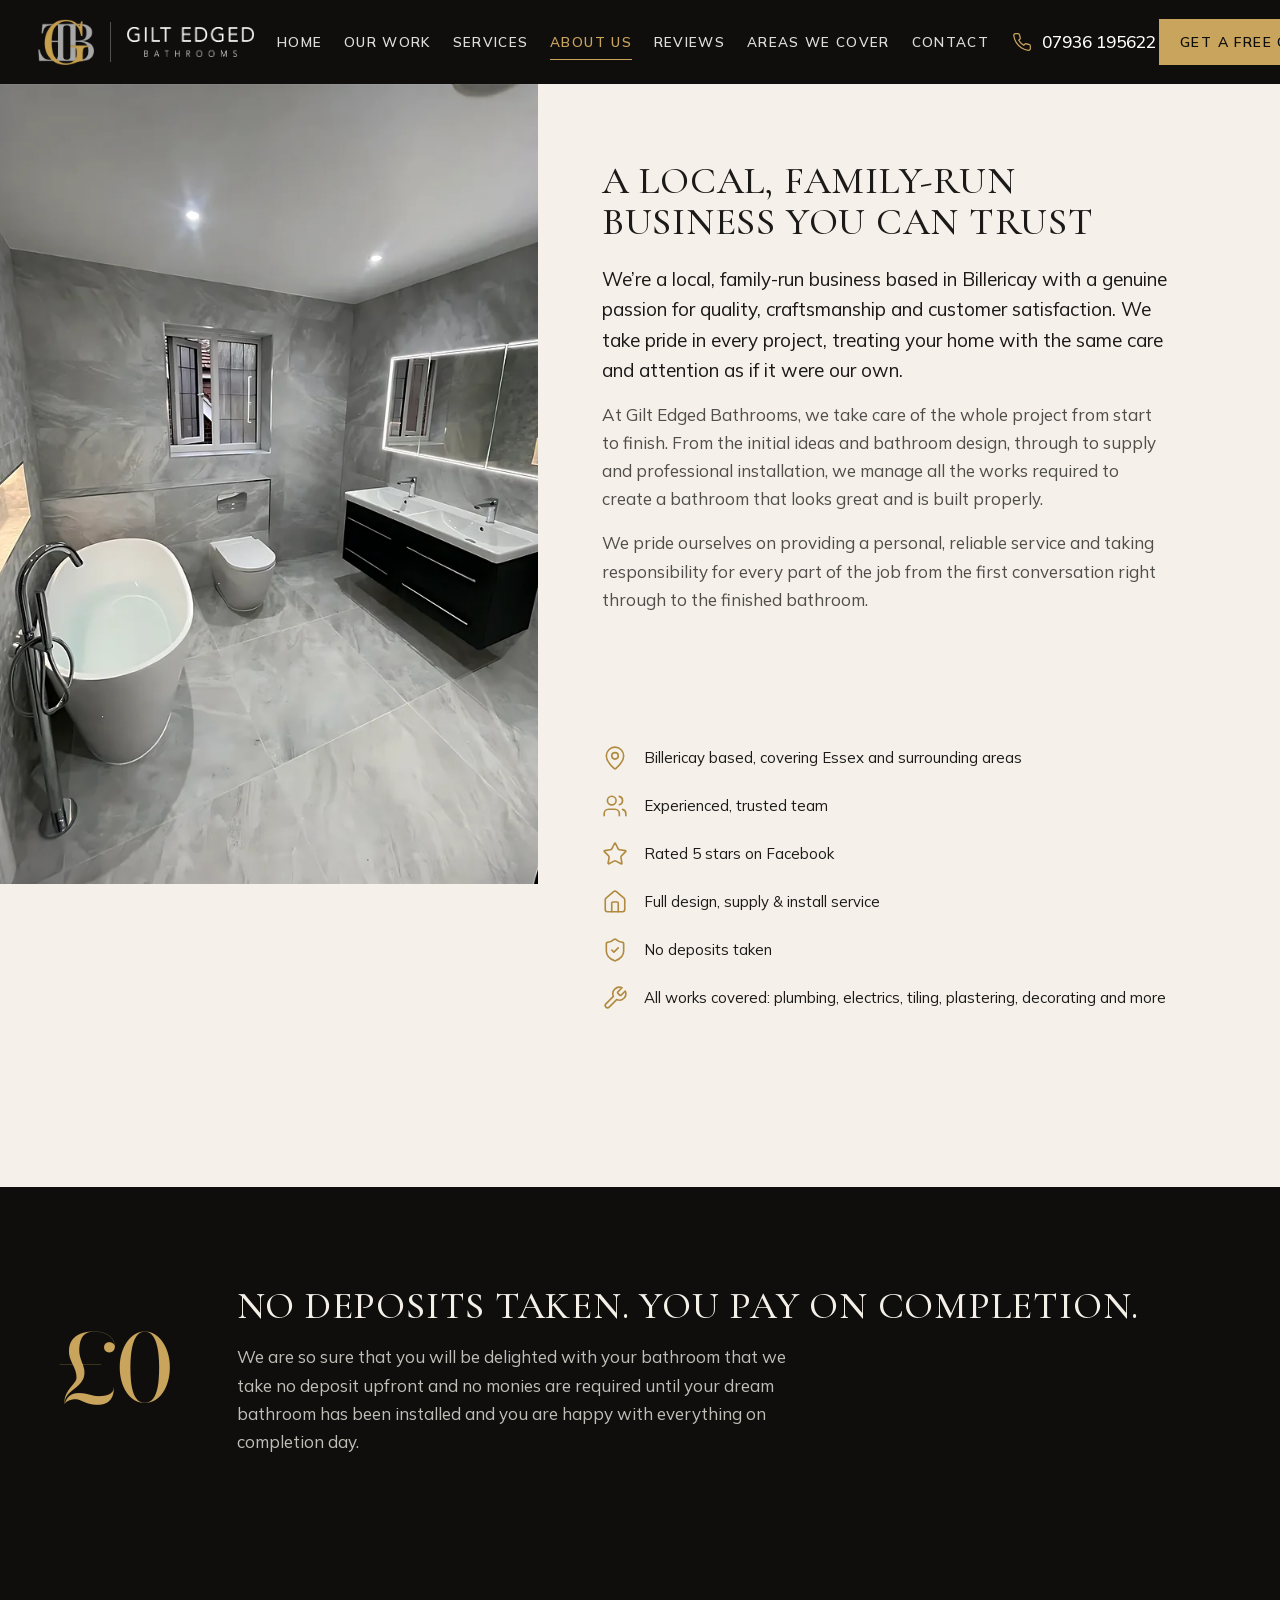
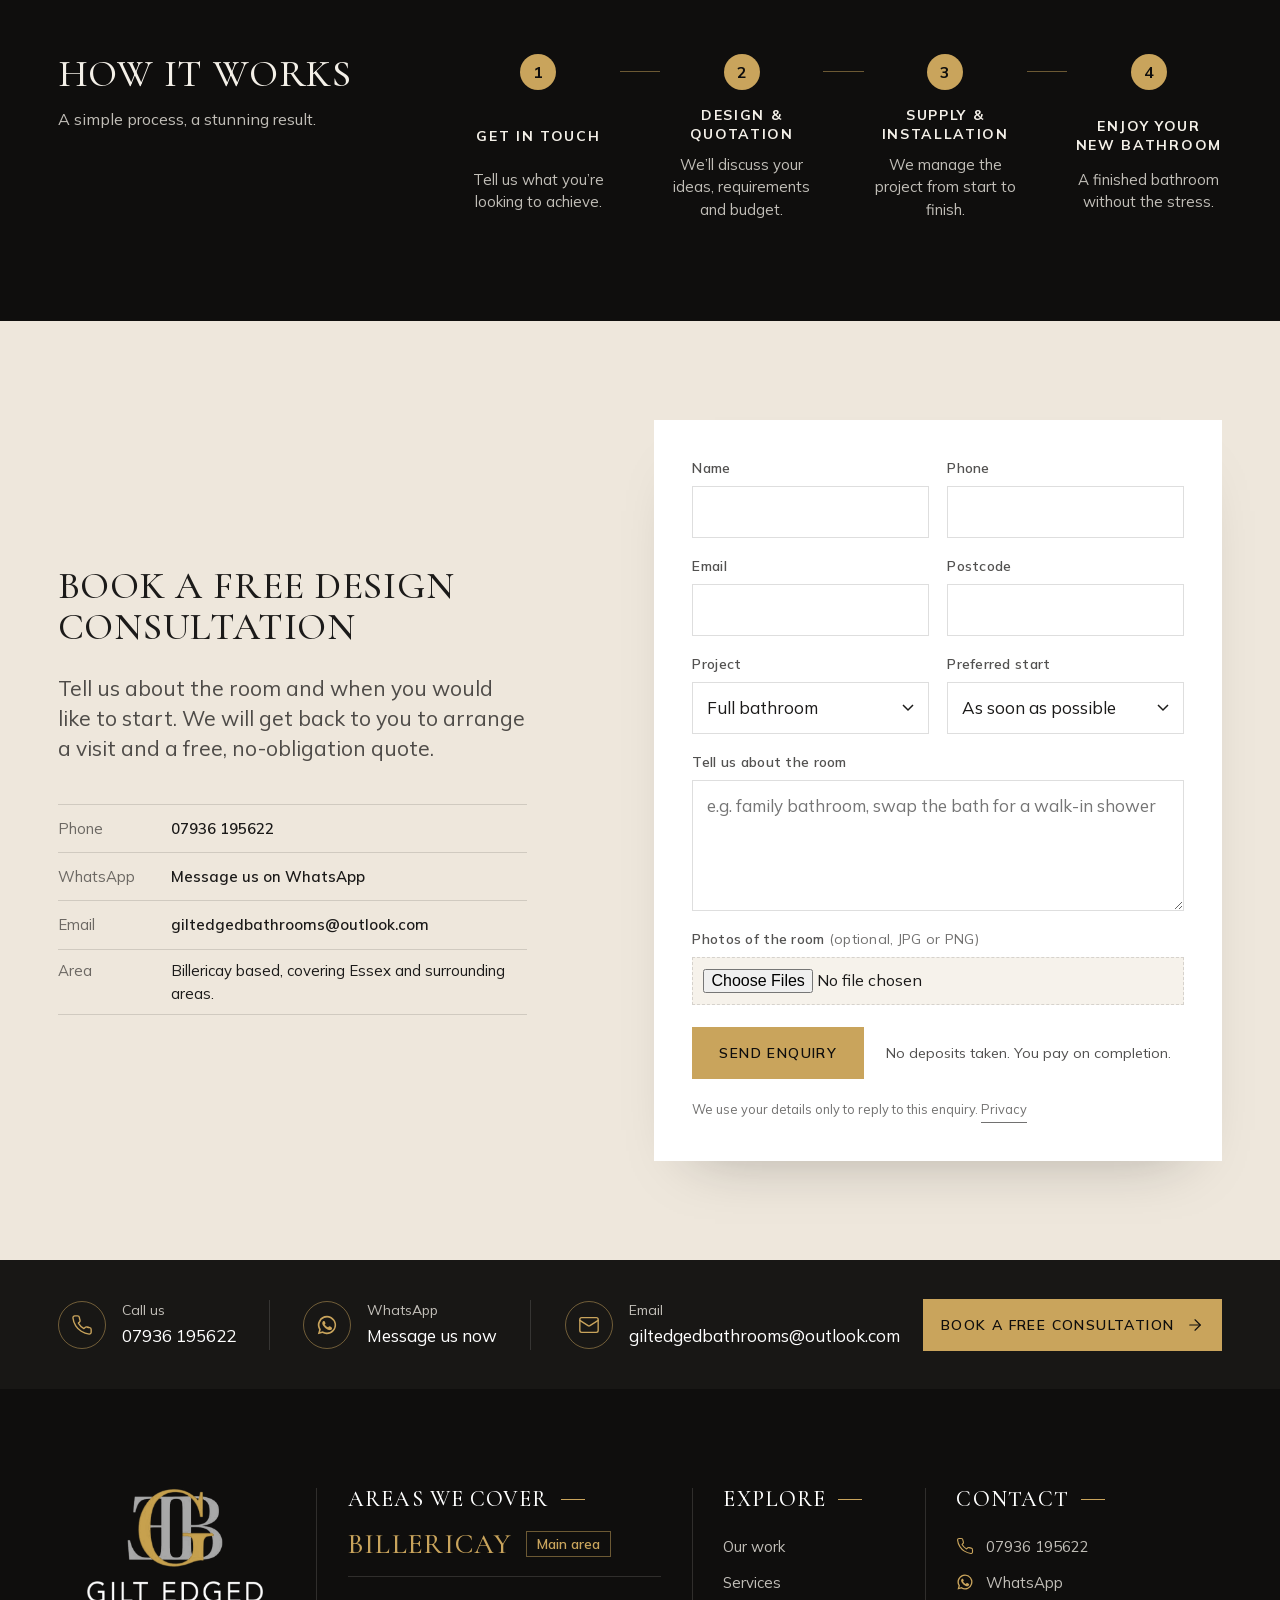
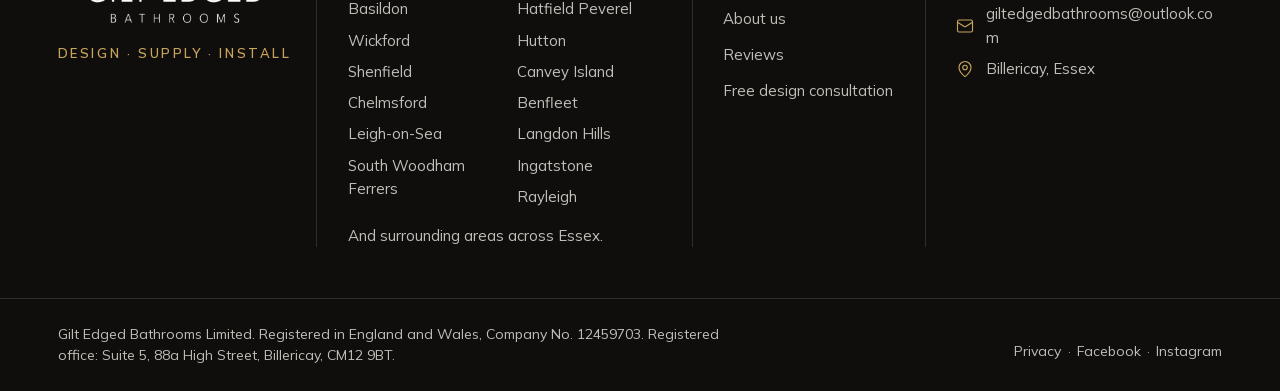
==== about/index.html @ 207cc586 "Homepage rebuilt to the client mockup, Billericay as main area Split hero with the Canvey Island bat" ====
<!doctype html>
<html lang="en-GB">
<head>
<meta charset="utf-8">
<meta name="viewport" content="width=device-width, initial-scale=1, viewport-fit=cover">
<title>About us | Gilt Edged Bathrooms, Billericay</title>
<meta name="description" content="Gilt Edged Bathrooms is a local, family-run bathroom company based in Billericay, covering Essex. Design, supply and installation, no deposits taken.">
<link rel="canonical" href="https://giltedged-bathrooms.vercel.app/about/">
<meta name="theme-color" content="#151412">
<meta property="og:type" content="website">
<meta property="og:title" content="About us | Gilt Edged Bathrooms, Billericay">
<meta property="og:description" content="Gilt Edged Bathrooms is a local, family-run bathroom company based in Billericay, covering Essex. Design, supply and installation, no deposits taken.">
<meta property="og:url" content="https://giltedged-bathrooms.vercel.app/about/">
<meta property="og:image" content="https://giltedged-bathrooms.vercel.app/og.jpg">
<meta property="og:locale" content="en_GB">
<meta name="twitter:card" content="summary_large_image">
<link rel="icon" href="/favicon.png" sizes="32x32">
<link rel="apple-touch-icon" href="/apple-touch-icon.png">
<link rel="preload" href="/fonts/mulish-latin.woff2" as="font" type="font/woff2" crossorigin>

<script>(function(d){d.classList.add('js');d.classList.add('no-intro')})(document.documentElement)</script>
<link rel="stylesheet" href="/css/site.css">
<script src="/js/lenis.min.js" defer></script>
<script src="/js/site.js" defer></script>
</head>
<body class="page">
<a class="skip" href="#main">Skip to content</a>
<header class="nav is-solid" data-nav data-module="nav-split">
  <div class="nav__in">
    <a class="nav__logo" href="/" aria-label="Gilt Edged Bathrooms, home">
      <img class="nav__mark" src="/img/mark-light.png" width="290" height="240" alt="Gilt Edged Bathrooms">
      <span class="nav__div" aria-hidden="true"></span>
      <img class="nav__word" src="/img/word-light.png" width="537" height="127" alt="Gilt Edged Bathrooms" aria-hidden="true">
    </a>
    <nav class="nav__links" aria-label="Main"><ul><li><a class="nav__a" href="/">Home</a></li><li><a class="nav__a" href="/#work">Our work</a></li><li><a class="nav__a" href="/#services">Services</a></li><li><a class="nav__a is-on" href="/#about" aria-current="page">About us</a></li><li><a class="nav__a" href="/#reviews">Reviews</a></li><li><a class="nav__a" href="/#areas">Areas we cover</a></li><li><a class="nav__a" href="/#consultation">Contact</a></li></ul></nav>
    <a class="nav__tel" href="tel:+447936195622"><svg class="ico" viewBox="0 0 24 24" width="20" height="20" fill="none" stroke="currentColor" stroke-width="1.5" stroke-linecap="round" stroke-linejoin="round" aria-hidden="true"><path d="M22 16.92v3a2 2 0 0 1-2.18 2 19.79 19.79 0 0 1-8.63-3.07 19.5 19.5 0 0 1-6-6 19.79 19.79 0 0 1-3.07-8.67A2 2 0 0 1 4.11 2h3a2 2 0 0 1 2 1.72 12.84 12.84 0 0 0 .7 2.81 2 2 0 0 1-.45 2.11L8.09 9.91a16 16 0 0 0 6 6l1.27-1.27a2 2 0 0 1 2.11-.45 12.84 12.84 0 0 0 2.81.7A2 2 0 0 1 22 16.92z"/></svg><span class="tel">07936 195622</span></a>
    <a class="btn btn--accent nav__cta" href="/#consultation">Get a free quote</a>
    <button class="nav__menu" type="button" data-menu-open aria-expanded="false" aria-controls="menu">Menu</button>
  </div>
</header>
<div class="menu" id="menu" data-menu hidden>
  <div class="menu__top"><img src="/img/logo-row-light.png" width="996" height="240" alt="Gilt Edged Bathrooms"><button type="button" class="menu__close" data-menu-close>Close</button></div>
  <ul class="menu__list"><li><a href="/" data-menu-close>Home</a></li><li><a href="/#work" data-menu-close>Our work</a></li><li><a href="/#services" data-menu-close>Services</a></li><li><a href="/#about" data-menu-close>About us</a></li><li><a href="/#reviews" data-menu-close>Reviews</a></li><li><a href="/#areas" data-menu-close>Areas we cover</a></li><li><a href="/#consultation" data-menu-close>Contact</a></li></ul>
  <div class="menu__foot"><a class="tel" href="tel:+447936195622">07936 195622</a><a href="https://wa.me/447936195622">WhatsApp</a><a href="mailto:giltedgedbathrooms@outlook.com">giltedgedbathrooms@outlook.com</a></div>
</div>

<main id="main">
<section class="abp" aria-labelledby="h1">
  <div class="abp__grid">
    <div class="abp__ph"><span class="ph"><img src="/img/hutton-01-800.webp" srcset="/img/hutton-01-480.webp 480w, /img/hutton-01-800.webp 800w, /img/hutton-01-1200.webp 1200w, /img/hutton-01-1600.webp 1600w" sizes="(max-width: 899px) 100vw, 44vw" width="1600" height="2000" alt="Hutton en suite with a freestanding bath and a dark vanity under a long LED mirror" fetchpriority="high" decoding="async"></span></div>
    <div class="abp__text">
      <h1 id="h1" class="t-h2 rv">A local, family-run business you can trust</h1>
      <p class="abp__lead rv">We’re a local, family-run business based in Billericay with a genuine passion for quality, craftsmanship and customer satisfaction. We take pride in every project, treating your home with the same care and attention as if it were our own.</p>
      <p class="abp__p rv">At Gilt Edged Bathrooms, we take care of the whole project from start to finish. From the initial ideas and bathroom design, through to supply and professional installation, we manage all the works required to create a bathroom that looks great and is built properly.</p>
      <p class="abp__p rv">We pride ourselves on providing a personal, reliable service and taking responsibility for every part of the job from the first conversation right through to the finished bathroom.</p>
      <ul class="ab__list ab__list--page rv"><li><svg class="ico" viewBox="0 0 24 24" width="26" height="26" fill="none" stroke="currentColor" stroke-width="1.5" stroke-linecap="round" stroke-linejoin="round" aria-hidden="true"><path d="M20 10c0 4.993-5.539 10.193-7.399 11.799a1 1 0 0 1-1.202 0C9.539 20.193 4 14.993 4 10a8 8 0 0 1 16 0"/><circle cx="12" cy="10" r="3"/></svg><span>Billericay based, covering Essex and surrounding areas</span></li><li><svg class="ico" viewBox="0 0 24 24" width="26" height="26" fill="none" stroke="currentColor" stroke-width="1.5" stroke-linecap="round" stroke-linejoin="round" aria-hidden="true"><path d="M16 21v-2a4 4 0 0 0-4-4H6a4 4 0 0 0-4 4v2"/><circle cx="9" cy="7" r="4"/><path d="M22 21v-2a4 4 0 0 0-3-3.87"/><path d="M16 3.13a4 4 0 0 1 0 7.75"/></svg><span>Experienced, trusted team</span></li><li><svg class="ico" viewBox="0 0 24 24" width="26" height="26" fill="none" stroke="currentColor" stroke-width="1.5" stroke-linecap="round" stroke-linejoin="round" aria-hidden="true"><path d="M11.525 2.295a.53.53 0 0 1 .95 0l2.31 4.679a2.123 2.123 0 0 0 1.595 1.16l5.166.756a.53.53 0 0 1 .294.904l-3.736 3.638a2.123 2.123 0 0 0-.611 1.878l.882 5.14a.53.53 0 0 1-.771.56l-4.618-2.428a2.122 2.122 0 0 0-1.973 0L6.396 21.01a.53.53 0 0 1-.77-.56l.881-5.139a2.122 2.122 0 0 0-.611-1.879L2.16 9.795a.53.53 0 0 1 .294-.906l5.165-.755a2.122 2.122 0 0 0 1.597-1.16z"/></svg><span>Rated 5 stars on Facebook</span></li><li><svg class="ico" viewBox="0 0 24 24" width="26" height="26" fill="none" stroke="currentColor" stroke-width="1.5" stroke-linecap="round" stroke-linejoin="round" aria-hidden="true"><path d="M15 21v-8a1 1 0 0 0-1-1h-4a1 1 0 0 0-1 1v8"/><path d="M3 10a2 2 0 0 1 .709-1.528l7-5.999a2 2 0 0 1 2.582 0l7 5.999A2 2 0 0 1 21 10v9a2 2 0 0 1-2 2H5a2 2 0 0 1-2-2z"/></svg><span>Full design, supply &amp; install service</span></li><li><svg class="ico" viewBox="0 0 24 24" width="26" height="26" fill="none" stroke="currentColor" stroke-width="1.5" stroke-linecap="round" stroke-linejoin="round" aria-hidden="true"><path d="M20 13c0 5-3.5 7.5-7.66 8.95a1 1 0 0 1-.67-.01C7.5 20.5 4 18 4 13V6a1 1 0 0 1 1-1c2 0 4.5-1.2 6.24-2.72a1.17 1.17 0 0 1 1.52 0C14.51 3.81 17 5 19 5a1 1 0 0 1 1 1z"/><path d="m9 12 2 2 4-4"/></svg><span>No deposits taken</span></li><li><svg class="ico" viewBox="0 0 24 24" width="26" height="26" fill="none" stroke="currentColor" stroke-width="1.5" stroke-linecap="round" stroke-linejoin="round" aria-hidden="true"><path d="M14.7 6.3a1 1 0 0 0 0 1.4l1.6 1.6a1 1 0 0 0 1.4 0l3.77-3.77a6 6 0 0 1-7.94 7.94l-6.91 6.91a2.12 2.12 0 0 1-3-3l6.91-6.91a6 6 0 0 1 7.94-7.94l-3.76 3.76z"/></svg><span>All works covered: plumbing, electrics, tiling, plastering, decorating and more</span></li></ul>
    </div>
  </div>
</section>
<section class="pr pr--solo on-dark" aria-labelledby="dep-h">
  <div class="wrap abp__dep">
    <p class="pr__num" aria-hidden="true">£0</p>
    <div><h2 id="dep-h" class="t-h2 rv">No deposits taken. You pay on completion.</h2><p class="abp__p rv">We are so sure that you will be delighted with your bathroom that we take no deposit upfront and no monies are required until your dream bathroom has been installed and you are happy with everything on completion day.</p></div>
  </div>
</section>
<section class="hw on-dark hw--line" aria-labelledby="hw-h">
  <div class="wrap hw__grid">
    <div class="hw__head"><h2 id="hw-h" class="t-h2 rv">How it works</h2><p class="hw__sub rv">A simple process, a stunning result.</p></div>
    <ol class="hw__steps"><li class="hw__s rv" style="--delay: 0ms"><span class="hw__n">1</span><h3 class="hw__t">Get in touch</h3><p class="hw__d">Tell us what you’re looking to achieve.</p></li><li class="hw__s rv" style="--delay: 90ms"><span class="hw__n">2</span><h3 class="hw__t">Design &amp; quotation</h3><p class="hw__d">We’ll discuss your ideas, requirements and budget.</p></li><li class="hw__s rv" style="--delay: 180ms"><span class="hw__n">3</span><h3 class="hw__t">Supply &amp; installation</h3><p class="hw__d">We manage the project from start to finish.</p></li><li class="hw__s rv" style="--delay: 270ms"><span class="hw__n">4</span><h3 class="hw__t">Enjoy your new bathroom</h3><p class="hw__d">A finished bathroom without the stress.</p></li></ol>
  </div>
</section>
<section class="ask sec" id="consultation" data-module="form-quote-3" aria-labelledby="ask-h">
  <div class="wrap ask__grid">
    <div class="ask__text">
      <h2 id="ask-h" class="t-h2 rv">Book a free design consultation</h2>
      <p class="t-lead rv" style="--delay: 90ms">Tell us about the room and when you would like to start. We will get back to you to arrange a visit and a free, no-obligation quote.</p>
      <ul class="ask__direct rv" style="--delay: 180ms">
        <li><span class="ask__k">Phone</span><a class="tel" href="tel:+447936195622">07936 195622</a></li>
        <li><span class="ask__k">WhatsApp</span><a href="https://wa.me/447936195622">Message us on WhatsApp</a></li>
        <li><span class="ask__k">Email</span><a href="mailto:giltedgedbathrooms@outlook.com">giltedgedbathrooms@outlook.com</a></li>
        <li><span class="ask__k">Area</span><span>Billericay based, covering Essex and surrounding areas.</span></li>
      </ul>
    </div>
    <form class="ask__form rv" style="--delay: 120ms" action="https://formsubmit.co/giltedgedbathrooms@outlook.com" method="POST" enctype="multipart/form-data" data-form novalidate>
      <input type="hidden" name="_subject" value="New consultation request from the website">
      <input type="hidden" name="_template" value="table">
      <input type="hidden" name="_next" value="https://giltedged-bathrooms.vercel.app/thanks.html">
      <input type="text" name="_honey" class="sr" tabindex="-1" autocomplete="off" aria-hidden="true">
      <div class="ask__row">
        <div class="field"><label for="f-name">Name</label><input id="f-name" name="name" autocomplete="name" required><p class="msg" aria-live="polite"></p></div>
        <div class="field"><label for="f-phone">Phone</label><input id="f-phone" name="phone" type="tel" autocomplete="tel" inputmode="tel" required><p class="msg" aria-live="polite"></p></div>
      </div>
      <div class="ask__row">
        <div class="field"><label for="f-email">Email</label><input id="f-email" name="email" type="email" autocomplete="email" required><p class="msg" aria-live="polite"></p></div>
        <div class="field"><label for="f-pc">Postcode</label><input id="f-pc" name="postcode" autocomplete="postal-code" autocapitalize="characters" required><p class="msg" aria-live="polite"></p></div>
      </div>
      <div class="ask__row">
        <div class="field"><label for="f-type">Project</label><select id="f-type" name="project"><option>Full bathroom</option><option>Ensuite</option><option>Wet room</option><option>Installation only</option><option>Tiling</option></select></div>
        <div class="field"><label for="f-start">Preferred start</label><select id="f-start" name="start"><option>As soon as possible</option><option>In the next 3 months</option><option>In 3 to 6 months</option><option>Just planning for now</option></select></div>
      </div>
      <div class="field"><label for="f-msg">Tell us about the room</label><textarea id="f-msg" name="message" rows="4" placeholder="e.g. family bathroom, swap the bath for a walk-in shower"></textarea></div>
      <div class="field ask__file"><label for="f-photos">Photos of the room <span class="ask__opt">(optional, JPG or PNG)</span></label><input id="f-photos" name="attachment" type="file" accept="image/jpeg,image/png,image/heic" multiple><p class="ask__files" data-files></p></div>
      <div class="ask__send"><button class="btn btn--accent" type="submit">Send enquiry</button><p class="ask__note">No deposits taken. You pay on completion.</p></div>
      <p class="ask__legal">We use your details only to reply to this enquiry. <a class="link" href="/privacy.html">Privacy</a></p>
    </form>
  </div>
</section>
</main>
<section class="cbar" aria-label="Contact Gilt Edged Bathrooms" data-module="contact-bar">
  <div class="wrap cbar__grid">
    <a class="cbar__i rv" href="tel:+447936195622"><span class="cbar__ic"><svg class="ico" viewBox="0 0 24 24" width="22" height="22" fill="none" stroke="currentColor" stroke-width="1.5" stroke-linecap="round" stroke-linejoin="round" aria-hidden="true"><path d="M22 16.92v3a2 2 0 0 1-2.18 2 19.79 19.79 0 0 1-8.63-3.07 19.5 19.5 0 0 1-6-6 19.79 19.79 0 0 1-3.07-8.67A2 2 0 0 1 4.11 2h3a2 2 0 0 1 2 1.72 12.84 12.84 0 0 0 .7 2.81 2 2 0 0 1-.45 2.11L8.09 9.91a16 16 0 0 0 6 6l1.27-1.27a2 2 0 0 1 2.11-.45 12.84 12.84 0 0 0 2.81.7A2 2 0 0 1 22 16.92z"/></svg></span><span class="cbar__tx"><span class="cbar__k">Call us</span><span class="cbar__v tel">07936 195622</span></span></a>
    <a class="cbar__i rv" style="--delay: 90ms" href="https://wa.me/447936195622"><span class="cbar__ic"><svg viewBox="0 0 24 24" aria-hidden="true" width="22" height="22" class="ico"><path fill="currentColor" d="M12 2a10 10 0 0 0-8.6 15.1L2 22l5-1.3A10 10 0 1 0 12 2Zm0 18.2a8.2 8.2 0 0 1-4.2-1.2l-.3-.2-3 .8.8-2.9-.2-.3A8.2 8.2 0 1 1 12 20.2Zm4.5-6.1c-.2-.1-1.5-.7-1.7-.8-.2-.1-.4-.1-.6.1l-.8 1c-.1.2-.3.2-.5.1a6.7 6.7 0 0 1-3.3-2.9c-.3-.4.2-.4.7-1.3.1-.2 0-.3 0-.4l-.8-1.8c-.2-.5-.4-.4-.6-.4h-.5a1 1 0 0 0-.7.3 3 3 0 0 0-.9 2.2 5.2 5.2 0 0 0 1.1 2.7 11.8 11.8 0 0 0 4.5 4c1.7.7 2.3.8 3.2.6.5-.1 1.5-.6 1.7-1.2.2-.6.2-1.1.2-1.2-.1-.1-.3-.2-.5-.3Z"/></svg></span><span class="cbar__tx"><span class="cbar__k">WhatsApp</span><span class="cbar__v">Message us now</span></span></a>
    <a class="cbar__i rv" style="--delay: 180ms" href="mailto:giltedgedbathrooms@outlook.com"><span class="cbar__ic"><svg class="ico" viewBox="0 0 24 24" width="22" height="22" fill="none" stroke="currentColor" stroke-width="1.5" stroke-linecap="round" stroke-linejoin="round" aria-hidden="true"><rect width="20" height="16" x="2" y="4" rx="2"/><path d="m22 7-8.97 5.7a1.94 1.94 0 0 1-2.06 0L2 7"/></svg></span><span class="cbar__tx"><span class="cbar__k">Email</span><span class="cbar__v">giltedgedbathrooms@outlook.com</span></span></a>
    <div class="cbar__cta rv" style="--delay: 270ms"><a class="btn btn--accent" href="/#consultation">Book a free consultation <svg class="ico ico--arrow" viewBox="0 0 24 24" width="18" height="18" fill="none" stroke="currentColor" stroke-width="1.5" stroke-linecap="round" stroke-linejoin="round" aria-hidden="true"><path d="M5 12h14"/><path d="m12 5 7 7-7 7"/></svg></a></div>
  </div>
</section>
<footer class="foot on-dark" data-module="footer-uk-legal">
  <div class="wrap foot__grid">
    <div class="foot__col foot__brand">
      <a href="/" aria-label="Gilt Edged Bathrooms, home"><img src="/img/logo-stack-light.png" width="537" height="412" alt="Gilt Edged Bathrooms" loading="lazy"></a>
      <p class="foot__tag">Design · Supply · Install</p>
    </div>
    <div class="foot__col foot__areas" id="areas">
      <h2 class="foot__h">Areas we cover</h2>
      <p class="foot__main"><span class="foot__main-t">Billericay</span><span class="foot__badge">Main area</span></p>
      <ul class="foot__list"><li>Basildon</li><li>Wickford</li><li>Shenfield</li><li>Chelmsford</li><li>Leigh-on-Sea</li><li>South Woodham Ferrers</li><li>Hatfield Peverel</li><li>Hutton</li><li>Canvey Island</li><li>Benfleet</li><li>Langdon Hills</li><li>Ingatstone</li><li>Rayleigh</li></ul>
      <p class="foot__more">And surrounding areas across Essex.</p>
    </div>
    <div class="foot__col">
      <h2 class="foot__h">Explore</h2>
      <ul class="foot__nav">
        <li><a href="/projects/">Our work</a></li>
        <li><a href="/#services">Services</a></li>
        <li><a href="/about/">About us</a></li>
        <li><a href="/#reviews">Reviews</a></li>
        <li><a href="/#consultation">Free design consultation</a></li>
      </ul>
    </div>
    <div class="foot__col">
      <h2 class="foot__h">Contact</h2>
      <ul class="foot__contact">
        <li><a href="tel:+447936195622"><svg class="ico" viewBox="0 0 24 24" width="18" height="18" fill="none" stroke="currentColor" stroke-width="1.5" stroke-linecap="round" stroke-linejoin="round" aria-hidden="true"><path d="M22 16.92v3a2 2 0 0 1-2.18 2 19.79 19.79 0 0 1-8.63-3.07 19.5 19.5 0 0 1-6-6 19.79 19.79 0 0 1-3.07-8.67A2 2 0 0 1 4.11 2h3a2 2 0 0 1 2 1.72 12.84 12.84 0 0 0 .7 2.81 2 2 0 0 1-.45 2.11L8.09 9.91a16 16 0 0 0 6 6l1.27-1.27a2 2 0 0 1 2.11-.45 12.84 12.84 0 0 0 2.81.7A2 2 0 0 1 22 16.92z"/></svg><span class="tel">07936 195622</span></a></li>
        <li><a href="https://wa.me/447936195622"><svg viewBox="0 0 24 24" aria-hidden="true" width="18" height="18" class="ico"><path fill="currentColor" d="M12 2a10 10 0 0 0-8.6 15.1L2 22l5-1.3A10 10 0 1 0 12 2Zm0 18.2a8.2 8.2 0 0 1-4.2-1.2l-.3-.2-3 .8.8-2.9-.2-.3A8.2 8.2 0 1 1 12 20.2Zm4.5-6.1c-.2-.1-1.5-.7-1.7-.8-.2-.1-.4-.1-.6.1l-.8 1c-.1.2-.3.2-.5.1a6.7 6.7 0 0 1-3.3-2.9c-.3-.4.2-.4.7-1.3.1-.2 0-.3 0-.4l-.8-1.8c-.2-.5-.4-.4-.6-.4h-.5a1 1 0 0 0-.7.3 3 3 0 0 0-.9 2.2 5.2 5.2 0 0 0 1.1 2.7 11.8 11.8 0 0 0 4.5 4c1.7.7 2.3.8 3.2.6.5-.1 1.5-.6 1.7-1.2.2-.6.2-1.1.2-1.2-.1-.1-.3-.2-.5-.3Z"/></svg><span>WhatsApp</span></a></li>
        <li><a href="mailto:giltedgedbathrooms@outlook.com"><svg class="ico" viewBox="0 0 24 24" width="18" height="18" fill="none" stroke="currentColor" stroke-width="1.5" stroke-linecap="round" stroke-linejoin="round" aria-hidden="true"><rect width="20" height="16" x="2" y="4" rx="2"/><path d="m22 7-8.97 5.7a1.94 1.94 0 0 1-2.06 0L2 7"/></svg><span>giltedgedbathrooms@outlook.com</span></a></li>
        <li><span class="foot__ct"><svg class="ico" viewBox="0 0 24 24" width="18" height="18" fill="none" stroke="currentColor" stroke-width="1.5" stroke-linecap="round" stroke-linejoin="round" aria-hidden="true"><path d="M20 10c0 4.993-5.539 10.193-7.399 11.799a1 1 0 0 1-1.202 0C9.539 20.193 4 14.993 4 10a8 8 0 0 1 16 0"/><circle cx="12" cy="10" r="3"/></svg><span>Billericay, Essex</span></span></li>
      </ul>
    </div>
  </div>
  <div class="wrap foot__legal">
    <p>Gilt Edged Bathrooms Limited. Registered in England and Wales, Company No. 12459703. Registered office: Suite 5, 88a High Street, Billericay, CM12 9BT.</p>
    <p class="foot__links"><a href="/privacy.html">Privacy</a><span class="dot"></span><a href="https://www.facebook.com/giltedgedbathrooms/">Facebook</a><span class="dot"></span><a href="https://www.instagram.com/giltedgedbathrooms/">Instagram</a></p>
  </div>
</footer>
<dialog class="lb" data-lb aria-label="Photo viewer">
  <p class="lb__title" data-lb-title></p><p class="lb__count t-num" data-lb-count></p>
  <figure><img data-lb-img alt="Project photo" width="1600" height="2000"></figure>
  <button class="lb__btn lb__prev" type="button" data-lb-prev aria-label="Previous photo">←</button>
  <button class="lb__btn lb__next" type="button" data-lb-next aria-label="Next photo">→</button>
  <button class="lb__btn lb__close" type="button" data-lb-close aria-label="Close">Close</button>
</dialog>

<div class="callbar" data-callbar aria-label="Quick contact">
  <a class="callbar__a" href="tel:+447936195622">Call</a>
  <a class="callbar__a" href="https://wa.me/447936195622"><svg viewBox="0 0 24 24" aria-hidden="true" width="18" height="18"><path fill="currentColor" d="M12 2a10 10 0 0 0-8.6 15.1L2 22l5-1.3A10 10 0 1 0 12 2Zm0 18.2a8.2 8.2 0 0 1-4.2-1.2l-.3-.2-3 .8.8-2.9-.2-.3A8.2 8.2 0 1 1 12 20.2Zm4.5-6.1c-.2-.1-1.5-.7-1.7-.8-.2-.1-.4-.1-.6.1l-.8 1c-.1.2-.3.2-.5.1a6.7 6.7 0 0 1-3.3-2.9c-.3-.4.2-.4.7-1.3.1-.2 0-.3 0-.4l-.8-1.8c-.2-.5-.4-.4-.6-.4h-.5a1 1 0 0 0-.7.3 3 3 0 0 0-.9 2.2 5.2 5.2 0 0 0 1.1 2.7 11.8 11.8 0 0 0 4.5 4c1.7.7 2.3.8 3.2.6.5-.1 1.5-.6 1.7-1.2.2-.6.2-1.1.2-1.2-.1-.1-.3-.2-.5-.3Z"/></svg>WhatsApp</a>
  <a class="callbar__a callbar__a--accent" href="/#consultation">Free quote</a>
</div>
</body>
</html>
---- css/site.css ----
/* signature-web v3 · base/tokens.css
   Every module reads ONLY these tokens. A build derives the values from the client
   (wordmark skeleton, photography, trade); the names never change.
   Defaults below are a warm editorial set used for library previews. */
:root {
  /* ---- colour: warm neutrals carrying 2 to 4 percent of the brand hue; one accent ---- */
  --c-bg: #F6F4EF;                 /* ground */
  --c-bg-2: #ECE8E0;               /* second ground for rhythm shifts */
  --c-bg-3: #1E1C1A;               /* the one dark ground, used once or twice per page */
  --c-ink: #1B1A18;                /* text on light */
  --c-ink-2: rgb(27 26 24 / .74);  /* secondary text, 6.3:1 on --c-bg */
  --c-ink-3: rgb(27 26 24 / .62);  /* captions and functional labels, 4.6:1 on --c-bg (measured; .42 was 2.6:1) */
  --c-line: rgb(27 26 24 / .14);   /* hairlines, always alpha, never #ddd */
  --c-paper: #FFFFFF;              /* surfaces on --c-bg (cards are rare; use plates) */
  --c-accent: #7A2E2E;             /* ONE accent; rationed: primary action, one word, one line */
  --c-accent-ink: #FFFFFF;
  --c-on-dark: #F6F4EF;
  --c-on-dark-2: rgb(246 244 239 / .76);
  --c-line-dark: rgb(246 244 239 / .16);

  /* ---- type: display face from the client's wordmark, text face pairs with it ---- */
  --f-display: "Instrument Serif", Georgia, "Times New Roman", serif;
  --f-text: "Figtree", "Helvetica Neue", Arial, sans-serif;
  --f-mono: "IBM Plex Mono", ui-monospace, Menlo, monospace;   /* figures, prices, codes only */

  /* fluid scale: real steps, display capped near 72px, floors readable on a 375 phone */
  --t-display: clamp(2.5rem, 1.35rem + 3.7vw, 4.5rem);   /* 40 → 72 */
  --t-display-xl: clamp(3rem, 1.4rem + 5.4vw, 6rem);     /* 48 → 96, for a 1 to 3 word poster line only */
  --t-h2: clamp(1.75rem, 1.15rem + 1.9vw, 2.75rem);      /* 28 → 44 */
  --t-h3: clamp(1.25rem, 1.08rem + .6vw, 1.5rem);        /* 20 → 24 */
  --t-lead: clamp(1.125rem, 1.02rem + .4vw, 1.3125rem);  /* 18 → 21 */
  --t-body: 1.0625rem;                                   /* 17 */
  --t-small: .9375rem;                                   /* 15 */
  --t-label: .8125rem;                                   /* 13, functional labels only */
  --lh-display: .98;
  --lh-h2: 1.08;
  --lh-body: 1.55;
  --track-display: -.025em;
  --track-h2: -.015em;
  --track-label: .06em;
  --w-display: 400;
  --w-h2: 500;
  --w-body: 400;
  --measure: 58ch;

  /* ---- space: one scale, every gap on it ---- */
  --s-1: 4px;  --s-2: 8px;  --s-3: 12px; --s-4: 16px; --s-5: 24px; --s-6: 32px;
  --s-7: 48px; --s-8: 64px; --s-9: 96px; --s-10: 128px; --s-11: 160px; --s-12: 200px;
  --sec: clamp(72px, 5.5vw + 40px, 152px);        /* section air, content-heavy */
  --sec-tight: clamp(44px, 3.5vw + 24px, 88px);   /* proof strips, breaks, footer */
  --sec-top: var(--sec);
  --sec-bottom: var(--sec);

  /* ---- layout ---- */
  --wrap: 1320px;
  --gutter: clamp(20px, 4.5vw, 72px);
  --col-gap: clamp(16px, 2.2vw, 32px);
  --plate-gap: clamp(12px, 1.6vw, 24px);

  /* ---- motion: two curves, four durations, one rise, one zoom, one lift ---- */
  --ease: cubic-bezier(.33, 1, .68, 1);      /* every entrance, reveal, hover */
  --ease-io: cubic-bezier(.65, 0, .35, 1);   /* lateral moves, colour, indicators */
  --d-fb: 160ms;      /* press feedback */
  --d-ui: 320ms;      /* state changes: menu, accordion, tab indicator */
  --d-media: 700ms;   /* hover on images and plates */
  --d-reveal: 1000ms; /* scroll reveal of text and UI, once */
  --rise: 14px;
  --zoom: 1.04;
  --lift: -3px;
  --stagger: 90ms;

  /* ---- shape ---- */
  --r: 0px;        /* photographs and plates: square unless the brand is rounded */
  --r-ctl: 0px;    /* controls */
  --hair: 1px solid var(--c-line);

  color-scheme: light;
}

/* Dark ground: apply .on-dark to a section, tokens flip locally. */
.on-dark {
  --c-bg: var(--c-bg-3);
  --c-bg-2: #262421;
  --c-ink: var(--c-on-dark);
  --c-ink-2: var(--c-on-dark-2);
  --c-ink-3: rgb(246 244 239 / .64);
  --c-line: var(--c-line-dark);
  --c-paper: #2A2825;
  --hair: 1px solid var(--c-line);
  color-scheme: dark;
  background: var(--c-bg);
  color: var(--c-ink);
}

/* signature-web v3 · base/base.css  (reset + typography + layout + the four components every draft leaves generic) */
*, *::before, *::after { box-sizing: border-box; }
html { -webkit-text-size-adjust: 100%; scroll-behavior: auto; }
body { margin: 0; background: var(--c-bg); color: var(--c-ink); font-family: var(--f-text); font-size: var(--t-body); line-height: var(--lh-body); font-weight: var(--w-body); font-kerning: normal; font-feature-settings: "kern", "liga"; -webkit-font-smoothing: antialiased; text-rendering: optimizeLegibility; overflow-x: clip; }
img, picture, video, svg { display: block; max-width: 100%; }
img { height: auto; }
h1, h2, h3, h4, p, ul, ol, figure, blockquote, dl, dd { margin: 0; }
ul, ol { padding: 0; list-style: none; }
a { color: inherit; text-decoration: none; }
button, input, select, textarea { font: inherit; color: inherit; }
button { background: none; border: 0; padding: 0; cursor: pointer; }
::selection { background: var(--c-accent); color: var(--c-accent-ink); }
:focus-visible { outline: 2px solid var(--c-accent); outline-offset: 3px; }
:focus:not(:focus-visible) { outline: none; }
[hidden] { display: none !important; }

/* ---- type roles (roles, not tags: a section title can be .t-h2 on an h3) ---- */
.t-display { font-family: var(--f-display); font-size: var(--t-display); line-height: var(--lh-display); letter-spacing: var(--track-display); font-weight: var(--w-display); text-wrap: balance; }
.t-display-xl { font-family: var(--f-display); font-size: var(--t-display-xl); line-height: .92; letter-spacing: -.035em; font-weight: var(--w-display); text-wrap: balance; }
.t-h2 { font-family: var(--f-display); font-size: var(--t-h2); line-height: var(--lh-h2); letter-spacing: var(--track-h2); font-weight: var(--w-h2); text-wrap: balance; }
.t-h3 { font-size: var(--t-h3); line-height: 1.2; letter-spacing: -.01em; font-weight: 500; text-wrap: balance; }
.t-lead { font-size: var(--t-lead); line-height: 1.45; color: var(--c-ink-2); max-width: var(--measure); text-wrap: pretty; }
.t-body { font-size: var(--t-body); max-width: var(--measure); text-wrap: pretty; }
.t-small { font-size: var(--t-small); line-height: 1.5; }
.t-label { font-size: var(--t-label); line-height: 1.3; letter-spacing: var(--track-label); text-transform: uppercase; color: var(--c-ink-3); }   /* FUNCTIONAL labels only: form fields, table heads, PRIEŠ/PO */
.t-caption { font-size: var(--t-small); line-height: 1.4; color: var(--c-ink-2); }   /* data captions, normal case: "Trakų raj. · 120 m² · 2025" */
.t-num { font-variant-numeric: tabular-nums lining-nums; }
.t-mono { font-family: var(--f-mono); font-size: var(--t-small); font-variant-numeric: tabular-nums; }
.accent { color: var(--c-accent); }
p + p { margin-top: 1em; }

/* ---- layout ---- */
.wrap { width: 100%; max-width: var(--wrap); margin-inline: auto; padding-inline: var(--gutter); }
.wrap--wide { max-width: none; }
.g12 { display: grid; grid-template-columns: repeat(12, minmax(0, 1fr)); column-gap: var(--col-gap); }
.sec { padding-block: var(--sec-top) var(--sec-bottom); }
.sec--tight { --sec-top: var(--sec-tight); --sec-bottom: var(--sec-tight); }
.sec--flush { --sec-top: 0; --sec-bottom: 0; }
.bg-2 { background: var(--c-bg-2); }
.hair-t { border-top: var(--hair); }
.hair-b { border-bottom: var(--hair); }

/* ---- photographs: always visible, never animated in; fixed aspect per role ---- */
.ph { position: relative; overflow: clip; background: var(--c-bg-2); border-radius: var(--r); }
.ph > img, .ph > video { width: 100%; height: 100%; object-fit: cover; }
.ph--3x2 { aspect-ratio: 3 / 2; } .ph--4x5 { aspect-ratio: 4 / 5; } .ph--1x1 { aspect-ratio: 1; } .ph--16x9 { aspect-ratio: 16 / 9; } .ph--21x9 { aspect-ratio: 21 / 9; } .ph--2x3 { aspect-ratio: 2 / 3; }
a.ph > img, .ph--link > img { transition: transform var(--d-media) var(--ease); transform-origin: 50% 50%; }
@media (hover: hover) and (pointer: fine) { a.ph:hover > img, .ph--link:hover > img { transform: scale(var(--zoom)); } }

/* ---- buttons: one system. vertical to horizontal padding about 1 : 1.9 ---- */
.btn { display: inline-flex; align-items: center; justify-content: center; gap: 10px; min-height: 48px; padding: 13px 26px; border-radius: var(--r-ctl); background: var(--c-ink); color: var(--c-bg); font-size: var(--t-small); font-weight: 500; letter-spacing: .01em; line-height: 1; white-space: nowrap; border: 1px solid transparent; transition: background-color var(--d-ui) var(--ease), color var(--d-ui) var(--ease), transform var(--d-fb) var(--ease), border-color var(--d-ui) var(--ease); }
.btn:active { transform: scale(.98); }
.btn--accent { background: var(--c-accent); color: var(--c-accent-ink); }
.btn--ghost { background: transparent; color: var(--c-ink); border-color: var(--c-line); }
.btn--ghost:hover { border-color: var(--c-ink); }
.btn--phone { font-variant-numeric: tabular-nums; }
@media (hover: hover) and (pointer: fine) { .btn:hover { background: var(--c-accent); color: var(--c-accent-ink); } .btn--ghost:hover { background: var(--c-ink); color: var(--c-bg); } }
.link { display: inline-flex; align-items: baseline; gap: 6px; padding-bottom: 2px; background: linear-gradient(currentColor, currentColor) no-repeat 0 100% / 100% 1px; transition: background-size var(--d-ui) var(--ease-io); }
@media (hover: hover) and (pointer: fine) { .link:hover { background-size: 40% 1px; } }
.link--arrow::after { content: "→"; transition: transform var(--d-ui) var(--ease); }
@media (hover: hover) and (pointer: fine) { .link--arrow:hover::after { transform: translateX(4px); } }

/* ---- forms: every state designed; labels visible; button labelled with the outcome ---- */
.field { display: grid; gap: 6px; }
.field > label { font-size: var(--t-small); color: var(--c-ink-2); }
.field > input, .field > select, .field > textarea { width: 100%; min-height: 48px; padding: 12px 14px; background: var(--c-paper); border: 1px solid var(--c-line); border-radius: var(--r-ctl); transition: border-color var(--d-ui) var(--ease), box-shadow var(--d-ui) var(--ease); }
.field > textarea { min-height: 120px; resize: vertical; }
.field > input:hover, .field > textarea:hover { border-color: var(--c-ink-3); }
.field > input:focus-visible, .field > textarea:focus-visible, .field > select:focus-visible { outline: none; border-color: var(--c-ink); box-shadow: 0 0 0 3px color-mix(in srgb, var(--c-accent) 18%, transparent); }
.field[data-state="error"] > input, .field[data-state="error"] > textarea { border-color: var(--c-accent); }
.field .msg { font-size: var(--t-small); color: var(--c-accent); min-height: 1.2em; }
.form-done { padding: var(--s-5); border: var(--hair); font-size: var(--t-small); }   /* inline confirmation, never alert() */

/* ---- reveal: hidden state ONLY under [data-anim] set by script; photos never carry .rv ---- */
[data-anim] .rv { opacity: 0; transform: translateY(var(--rise)); }
.rv { transition: opacity var(--d-reveal) var(--ease), transform var(--d-reveal) var(--ease); transition-delay: var(--delay, 0ms); will-change: auto; }
[data-anim] .rv.in { opacity: 1; transform: none; }
@media (prefers-reduced-motion: reduce) { [data-anim] .rv { opacity: 1; transform: none; transition: none; } }

/* ---- utilities ---- */
.sr { position: absolute; width: 1px; height: 1px; padding: 0; margin: -1px; overflow: hidden; clip: rect(0 0 0 0); white-space: nowrap; border: 0; }
.tel { font-variant-numeric: tabular-nums; white-space: nowrap; }
.dot::before { content: "·"; margin-inline: .45em; color: var(--c-ink-3); }
.rail { display: flex; gap: var(--plate-gap); overflow-x: auto; scroll-snap-type: x mandatory; scrollbar-width: none; -webkit-overflow-scrolling: touch; padding-inline: var(--gutter); scroll-padding-inline: var(--gutter); }
.rail::-webkit-scrollbar { display: none; }
.rail > * { flex: 0 0 auto; scroll-snap-align: start; }

/* ---- phone protocol (PHONE.md): content edits and phone rhythm ---- */
@media (max-width: 759px) {
  .m-hide, [data-phone="cut"] { display: none !important; }
  :root { --sec: clamp(48px, 13vw, 64px); --sec-tight: 40px; }
  .field > input, .field > select, .field > textarea { font-size: 16px; }
}
@media (min-width: 760px) { .m-only { display: none !important; } }

/* signature-web · base/motion.css (pairs with motion.js; from the AKMIRA reference build, 2026-10-01)
   Behaviour styles only. Reads tokens: --c-bg-3 (intro ground), --c-on-dark (mark colour), --ease.
   Set the client's mark once:  :root { --mark: url(../img/mark.png); }  (white mask PNG with alpha from the logo) */
html.lenis, html.lenis body { height: auto; }
.lenis.lenis-smooth { scroll-behavior: auto !important; }
.lenis.lenis-smooth [data-lenis-prevent] { overscroll-behavior: contain; }
.lenis.lenis-stopped { overflow: hidden; }

/* intro: the client's mark, once per session */
.intro { display: none; }
.js .intro { display: grid; place-items: center; position: fixed; inset: 0; z-index: 200; background: var(--c-bg-3); transition: opacity .9s var(--ease) .05s, visibility 0s 1s; }
.js .intro__mark { width: 58px; height: 64px; background: var(--c-on-dark); -webkit-mask: var(--mark) center / contain no-repeat; mask: var(--mark) center / contain no-repeat; opacity: 0; transform: translateY(8px) scale(.96); animation: intro-mark 1s var(--ease) .15s forwards; }
@keyframes intro-mark { to { opacity: 1; transform: none; } }
.is-ready .intro, .no-intro .intro { opacity: 0; visibility: hidden; }
.no-intro .intro { display: none; }

/* hero photographs are there at once and settle into place */
.js [data-hero] img { transform: scale(1.07); transition: transform 2.6s cubic-bezier(.16, 1, .3, 1); }
.js.is-ready [data-hero] img { transform: none; }

/* text reveal: calm, once, never on photographs */
.js .rv { opacity: 0; transform: translateY(14px); }
.rv { transition: opacity 1s var(--ease) var(--delay, var(--d, 0ms)), transform 1s var(--ease) var(--delay, var(--d, 0ms)); }
.js .rv.in { opacity: 1; transform: none; }

/* parallax inside the frame; the frame must have overflow: hidden */
[data-par] { display: block; height: 100%; }
.has-par [data-par] { transform: translate3d(0, var(--py, 0px), 0) scale(1.1); will-change: transform; }

/* nav steps away while reading down */
[data-nav] { transition: background-color .6s var(--ease), color .6s var(--ease), box-shadow .6s var(--ease), transform .7s var(--ease); }
[data-nav].is-away { transform: translateY(-100%); }

/* gallery dialog: every image fits the screen */
[data-lb] { position: fixed; inset: 0; width: 100%; height: 100%; max-width: none; max-height: none; margin: 0; padding: 0; border: 0; background: #1E1A18; color: var(--c-on-dark); opacity: 0; transition: opacity .35s var(--ease), display .35s allow-discrete, overlay .35s allow-discrete; }
[data-lb][open] { opacity: 1; }
@starting-style { [data-lb][open] { opacity: 0; } }
[data-lb]::backdrop { background: transparent; }
[data-lb] figure { position: absolute; inset: 68px 96px 76px; margin: 0; display: flex; align-items: center; justify-content: center; }
[data-lb-img] { display: block; max-width: min(100%, calc(100vw - 192px)); max-height: min(100%, calc(100svh - 144px)); width: auto; height: auto; object-fit: contain; transition: opacity .35s var(--ease); animation: lb-in .7s var(--ease); }
[data-lb-img].is-loading { opacity: 0; }
@keyframes lb-in { from { opacity: 0; transform: scale(.985); } to { opacity: 1; transform: none; } }
@media (max-width: 759px) { [data-lb] figure { inset: 64px 0 96px; } [data-lb-img] { max-width: 100vw; max-height: calc(100svh - 160px); } }

@media (prefers-reduced-motion: reduce) {
  .js [data-hero] img, .js.is-ready [data-hero] img { transform: none; transition: none; }
  .js .intro { display: none; }
  .js .rv { opacity: 1; transform: none; transition: none; }
  .has-par [data-par] { transform: none; }
  [data-nav].is-away { transform: none; }
  [data-lb-img] { animation: none; }
}

/* Gilt Edged Bathrooms · 2026-10 client mockup: near-black, gold #C9A45C, uppercase classic serif headings, clean sans body */
@font-face { font-family: "Mulish"; src: url(/fonts/mulish-latin.woff2) format("woff2"); font-weight: 300 700; font-style: normal; font-display: swap; }
@font-face { font-family: "Cormorant Garamond"; src: url(/fonts/cormorant-latin.woff2) format("woff2"); font-weight: 400 700; font-style: normal; font-display: swap; }
@font-face { font-family: "Bodoni Moda"; src: url(/fonts/bodoni-pound0.woff2) format("woff2"); font-weight: 400; font-display: swap; unicode-range: U+0030, U+00A3; }

:root {
  --c-bg: #F6F2EB;
  --c-bg-2: #EEE7DC;
  --c-bg-3: #0F0E0D;
  --c-raised: #181715;
  --c-ink: #1B1A19;
  --c-ink-2: rgb(27 26 25 / .76);
  --c-ink-3: rgb(27 26 25 / .62);
  --c-line: rgb(27 26 25 / .14);
  --c-paper: #FFFFFF;
  --c-accent: #C9A45C;
  --c-accent-hi: #D9B97A;
  --c-accent-ink: #0F0E0D;
  --c-on-dark: #F4F0E8;
  --c-on-dark-2: rgb(244 240 232 / .78);
  --c-line-dark: rgb(244 240 232 / .14);
  --c-gold-line: rgb(201 164 92 / .5);
  --f-display: "Cormorant Garamond", "Cormorant", Georgia, "Times New Roman", serif;
  --f-text: "Mulish", "Avenir Next", "Helvetica Neue", Arial, sans-serif;
  --f-didone: "Bodoni Moda", "Didot", "Bodoni 72", serif;
  --t-display: clamp(2.25rem, .9rem + 3.2vw, 3.75rem);
  --t-display-xl: clamp(2.6rem, 1.4rem + 4vw, 5rem);
  --t-h2: clamp(1.75rem, 1.2rem + 1.5vw, 2.6rem);
  --w-display: 500;
  --w-h2: 500;
  --track-display: .01em;
  --track-h2: .02em;
  --lh-display: 1.02;
  --lh-h2: 1.08;
  --nav-h: 84px;
}
.on-dark { --c-bg-2: #1A1917; --c-paper: #1E1C1A; }

body { font-feature-settings: "kern", "liga", "lnum"; }
.t-h2, .t-display { font-family: var(--f-display); font-weight: 500; text-transform: uppercase; letter-spacing: var(--track-h2); }
.t-lead { font-weight: 400; }
.skip { position: absolute; left: 16px; top: -60px; z-index: 300; padding: 10px 16px; background: var(--c-ink); color: var(--c-bg); }
.skip:focus { top: 12px; }
.ico { flex: none; display: block; color: var(--c-accent); }
.eyebrow { display: flex; align-items: center; gap: 14px; font-size: .875rem; font-weight: 600; letter-spacing: .28em; text-transform: uppercase; color: var(--c-accent); }
.eyebrow--rule::before { content: ""; width: 40px; height: 1px; background: var(--c-accent); }
.eyebrow + .t-h2, .eyebrow + h1 { margin-top: 14px; }

/* buttons: uppercase, tracked, gold or outline */
.btn { min-height: 52px; padding: 15px 26px; gap: 12px; font-size: .875rem; font-weight: 600; letter-spacing: .1em; text-transform: uppercase; }
.btn .ico--arrow { color: currentColor; transition: transform var(--d-ui) var(--ease); }
.btn--accent { background: var(--c-accent); color: var(--c-accent-ink); }
.btn--line { background: transparent; color: #fff; border-color: rgb(255 255 255 / .55); }
@media (hover: hover) and (pointer: fine) {
  .btn--accent:hover { background: var(--c-accent-hi); color: var(--c-accent-ink); }
  .btn--line:hover { background: transparent; color: var(--c-accent); border-color: var(--c-accent); }
  .btn:hover .ico--arrow { transform: translateX(4px); }
}
.btn:focus-visible { outline-color: var(--c-accent); }

/* ------------------------------------------------ header */
.nav { position: sticky; top: 0; z-index: 100; background: var(--c-bg-3); color: #fff; box-shadow: 0 1px 0 rgb(255 255 255 / .06); }
.nav__in { display: flex; align-items: center; gap: clamp(16px, 1.8vw, 30px); height: var(--nav-h); padding-inline: clamp(20px, 3vw, 48px); max-width: 1600px; margin-inline: auto; }
.nav__logo { display: flex; align-items: center; gap: 16px; flex: none; }
.nav__mark { height: 46px; width: auto; }
.nav__div { width: 1px; height: 40px; background: rgb(255 255 255 / .28); }
.nav__word { height: 30px; width: auto; }
.nav__links { margin-left: auto; }
.nav__links ul { display: flex; gap: clamp(16px, 1.7vw, 28px); }
.nav__a { position: relative; display: block; padding-block: 10px; white-space: nowrap; font-size: .84375rem; font-weight: 600; letter-spacing: .1em; text-transform: uppercase; color: rgb(255 255 255 / .86); transition: color var(--d-ui) var(--ease); }
.nav__a::after { content: ""; position: absolute; left: 0; right: 0; bottom: 2px; height: 1px; background: var(--c-accent); transform: scaleX(0); transform-origin: 0 50%; transition: transform var(--d-ui) var(--ease-io); }
.nav__a.is-on { color: var(--c-accent); }
.nav__a.is-on::after { transform: scaleX(1); }
@media (hover: hover) and (pointer: fine) { .nav__a:hover { color: #fff; } .nav__a:hover::after { transform: scaleX(1); } }
.nav__tel { display: flex; align-items: center; gap: 10px; font-size: 1.0625rem; font-weight: 500; white-space: nowrap; }
.nav__cta { min-height: 46px; padding: 12px 20px; }
.nav__menu { display: none; min-height: 44px; padding: 0 4px; font-size: .875rem; font-weight: 600; letter-spacing: .14em; text-transform: uppercase; color: #fff; }
@media (max-width: 1279px) { .nav__links { display: none; } .nav__tel { margin-left: auto; } .nav__menu { display: block; } }
@media (max-width: 759px) {
  :root { --nav-h: 66px; }
  .nav__mark { height: 38px; } .nav__div { height: 32px; } .nav__word { height: 24px; } .nav__logo { gap: 12px; }
  .nav__tel span, .nav__cta { display: none; }
  .nav__tel { min-width: 44px; min-height: 44px; justify-content: center; }
}
@media (max-width: 359px) { .nav__word { display: none; } .nav__div { display: none; } }

/* menu sheet */
.menu { position: fixed; inset: 0; z-index: 150; display: flex; flex-direction: column; padding: 0 var(--gutter) calc(24px + env(safe-area-inset-bottom)); background: var(--c-bg-3); color: var(--c-on-dark); overflow-y: auto; }
.menu__top { display: flex; align-items: center; justify-content: space-between; height: var(--nav-h); flex: none; }
.menu__top img { width: 150px; height: auto; }
.menu__close { min-height: 44px; font-size: .875rem; font-weight: 600; letter-spacing: .14em; text-transform: uppercase; color: var(--c-on-dark); }
.menu__list { margin-top: 4vh; }
.menu__list a { display: block; padding: 12px 0; border-bottom: 1px solid var(--c-line-dark); font-family: var(--f-display); font-size: clamp(1.5rem, 5.6vw, 2.2rem); font-weight: 500; text-transform: uppercase; letter-spacing: .03em; }
.menu__list li:last-child a { color: var(--c-accent); }
.menu__foot { margin-top: auto; padding-top: 24px; display: grid; gap: 10px; font-size: 1rem; color: var(--c-on-dark-2); }

/* ------------------------------------------------ hero (split) */
.hx { position: relative; display: flex; align-items: center; min-height: calc(100svh - var(--nav-h)); background: var(--c-bg-3); color: #fff; overflow: clip; }
.hx__ph { position: absolute; top: 0; bottom: 0; right: 0; width: 57%; overflow: hidden; }
.hx__ph picture, .hx__ph img { display: block; width: 100%; height: 100%; }
.hx__ph img { object-fit: cover; object-position: 50% 52%; }
.hx__ph::before { content: ""; position: absolute; inset: 0; z-index: 1; background: linear-gradient(to right, var(--c-bg-3) 0%, rgb(15 14 13 / .62) 16%, rgb(15 14 13 / .18) 34%, rgb(15 14 13 / 0) 48%); }
.hx__body { position: relative; z-index: 2; padding-block: clamp(32px, 6vh, 72px); }
.hx__h1 { margin-top: 16px; font-family: var(--f-display); font-size: var(--t-display); font-weight: 500; line-height: var(--lh-display); letter-spacing: var(--track-display); text-transform: uppercase; }
.hx__h1 > span { display: block; }
.hx__g { color: var(--c-accent); }
.hx__w { color: #fff; }
.hx__p { margin-top: 22px; max-width: 34em; font-size: 1.0625rem; line-height: 1.6; color: rgb(255 255 255 / .88); }
.hx__trust { display: flex; flex-wrap: wrap; gap: 18px 26px; margin-top: 30px; max-width: 860px; }
.hx__trust li { display: flex; align-items: center; gap: 12px; max-width: 10.2em; font-size: .9375rem; line-height: 1.35; color: rgb(255 255 255 / .9); }
.hx__act { display: flex; flex-wrap: wrap; gap: 14px 18px; margin-top: 34px; }
@media (max-width: 899px) {
  .hx { align-items: flex-end; min-height: calc(100svh - var(--nav-h)); }
  .hx__ph { width: 100%; bottom: auto; height: min(64svh, 125vw); }
  .hx__ph img { object-position: 50% 40%; }
  .hx__ph::before { background: linear-gradient(to bottom, rgb(15 14 13 / .35) 0%, rgb(15 14 13 / 0) 22%, rgb(15 14 13 / 0) 42%, rgb(15 14 13 / .72) 74%, var(--c-bg-3) 100%); }
  .hx__body { padding-block: calc(min(64svh, 125vw) - 150px) 28px; }
  .hx__h1 { font-size: clamp(2.1rem, 9.4vw, 2.9rem); margin-top: 12px; }
  .hx__trust { display: grid; grid-template-columns: 1fr 1fr; gap: 14px 16px; margin-top: 22px; }
  .hx__trust li { font-size: .875rem; gap: 10px; }
  .hx__trust .ico { width: 26px; height: 26px; }
  .hx__act { margin-top: 24px; }
  .hx__act .btn { width: 100%; white-space: normal; text-align: center; }
}

/* ------------------------------------------------ services row (cream) */
.svx { background: #F3EEE6; padding-block: clamp(40px, 4.5vw, 64px); }
.svx__grid { display: grid; grid-template-columns: repeat(5, minmax(0, 1fr)); }
.svx__i { display: grid; justify-items: center; align-content: start; gap: 10px; padding: 6px clamp(12px, 1.6vw, 28px); text-align: center; }
.svx__i + .svx__i { border-left: 1px solid rgb(27 26 25 / .14); }
.svx__i .ico { margin-bottom: 8px; }
.svx__t { display: flex; align-items: center; justify-content: center; min-height: 2.7em; font-size: .875rem; font-weight: 700; letter-spacing: .14em; text-transform: uppercase; line-height: 1.35; }
.svx__d { max-width: 22ch; font-size: .9375rem; line-height: 1.5; color: var(--c-ink-2); }
@media (max-width: 999px) and (min-width: 760px) { .svx__grid { grid-template-columns: repeat(3, minmax(0, 1fr)); row-gap: 32px; } .svx__i:nth-child(4) { border-left: 0; } }
@media (max-width: 759px) {
  .svx__grid { grid-template-columns: minmax(0, 1fr); }
  .svx__i { grid-template-columns: 40px minmax(0, 1fr); justify-items: start; column-gap: 16px; row-gap: 4px; padding: 16px 0; text-align: left; }
  .svx__i + .svx__i { border-left: 0; border-top: 1px solid rgb(27 26 25 / .14); }
  .svx__i .ico { grid-row: 1 / span 2; margin: 2px 0 0; }
  .svx__d { max-width: none; }
}

/* ------------------------------------------------ recent work cards */
.wk { padding-block: clamp(56px, 6vw, 96px); }
.wk__head { display: flex; flex-wrap: wrap; align-items: center; justify-content: space-between; gap: 16px 32px; margin-bottom: clamp(24px, 3vw, 40px); }
.wk__h { display: flex; align-items: center; gap: 22px; font-family: var(--f-display); font-size: clamp(1.6rem, 1.1rem + 1.4vw, 2.4rem); font-weight: 500; text-transform: uppercase; letter-spacing: .03em; line-height: 1.1; }
.wk__h::before { content: ""; flex: none; width: 48px; height: 1px; background: var(--c-accent); }
.wk__all { display: inline-flex; align-items: center; gap: 10px; min-height: 44px; font-size: .875rem; font-weight: 600; letter-spacing: .14em; text-transform: uppercase; }
.wk__all .ico { color: var(--c-accent); transition: transform var(--d-ui) var(--ease); }
@media (hover: hover) and (pointer: fine) { .wk__all:hover .ico { transform: translateX(4px); } .wk__all:hover { color: var(--c-accent); } }
.wk__grid { display: grid; grid-template-columns: repeat(4, minmax(0, 1fr)); gap: clamp(12px, 1.4vw, 20px); }
.wk__grid--3 { grid-template-columns: repeat(3, minmax(0, 1fr)); }
.wk__card { display: block; background: var(--c-raised); }
.wk__ph { display: block; aspect-ratio: 6 / 5; }
.wk__ph img { width: 100%; height: 100%; object-fit: cover; transition: transform var(--d-media) var(--ease); }
.wk__t { display: flex; align-items: center; justify-content: space-between; gap: 12px; padding: 16px 18px 18px; border-top: 1px solid transparent; transition: border-color var(--d-ui) var(--ease); }
.wk__town { font-family: var(--f-display); font-size: 1.25rem; font-weight: 500; text-transform: uppercase; letter-spacing: .04em; line-height: 1.15; }
.wk__t .ico { color: var(--c-accent); transition: transform var(--d-ui) var(--ease); }
@media (hover: hover) and (pointer: fine) { .wk__card:hover .wk__ph img { transform: scale(var(--zoom)); } .wk__card:hover .wk__t { border-color: var(--c-accent); } .wk__card:hover .wk__t .ico { transform: translateX(4px); } }
.wk__card:focus-visible { outline-offset: 4px; }
@media (max-width: 999px) { .wk__grid, .wk__grid--3 { grid-template-columns: repeat(2, minmax(0, 1fr)); } }
@media (max-width: 759px) { .wk__h { gap: 14px; font-size: 1.55rem; } .wk__h::before { width: 28px; } .wk__t { padding: 12px 12px 14px; } .wk__town { font-size: 1.05rem; } .wk__t .ico { width: 16px; height: 16px; } }
@media (max-width: 759px) { .wk--all .wk__grid--3 { grid-template-columns: minmax(0, 1fr); } .wk--all .wk__town { font-size: 1.25rem; } }

/* ------------------------------------------------ before/after · review · £0 deposit */
.pr { }
.pr__grid { display: grid; grid-template-columns: minmax(0, 44fr) minmax(0, 30fr) minmax(0, 26fr); align-items: stretch; padding-right: max(var(--gutter), calc((100vw - var(--wrap)) / 2 + var(--gutter))); }
.pr__ba { position: relative; min-height: clamp(420px, 36vw, 600px); }
.pr__ba .ba--land { position: absolute; inset: 0; aspect-ratio: auto; }
.ba--land picture { position: absolute; inset: 0; }
.ba--land picture img { position: absolute; inset: 0; width: 100%; height: 100%; object-fit: cover; }
.pr__ba-link { position: absolute; left: 16px; bottom: 16px; z-index: 3; padding: 8px 12px; font-size: .875rem; color: #fff; background: rgb(15 14 13 / .62); transition: color var(--d-ui) var(--ease); }
@media (hover: hover) and (pointer: fine) { .pr__ba-link:hover { color: var(--c-accent); } }
.pr__rv { align-self: center; padding: clamp(32px, 4vw, 56px) clamp(24px, 3vw, 48px); }
.pr__stars { display: flex; gap: 4px; color: var(--c-accent); }
.pr__rv blockquote p { margin-top: 18px; font-size: clamp(1.05rem, .95rem + .35vw, 1.25rem); line-height: 1.55; color: #fff; }
.pr__rv figcaption { margin-top: 18px; font-size: .9375rem; color: var(--c-on-dark-2); }
.pr__more { display: inline-flex; align-items: center; gap: 10px; margin-top: 24px; padding-bottom: 4px; border-bottom: 1px solid var(--c-accent); font-size: .875rem; font-weight: 600; letter-spacing: .07em; white-space: nowrap; text-transform: uppercase; }
.pr__more .ico { color: var(--c-accent); transition: transform var(--d-ui) var(--ease); }
@media (hover: hover) and (pointer: fine) { .pr__more:hover .ico { transform: translateX(4px); } }
.pr__dep { align-self: center; margin-block: clamp(28px, 3vw, 48px); padding: clamp(28px, 2.6vw, 40px) clamp(22px, 2.2vw, 34px); border: 1px solid var(--c-gold-line); text-align: center; }
.pr__num { font-family: var(--f-didone); font-size: clamp(4.5rem, 3rem + 3.5vw, 6.5rem); line-height: .9; color: var(--c-accent); }
.pr__lab { margin-top: 8px; font-size: .875rem; font-weight: 600; letter-spacing: .32em; text-transform: uppercase; color: var(--c-accent); }
.pr__t { margin-top: 18px; padding-bottom: 22px; border-bottom: 1px solid var(--c-line-dark); font-size: 1.125rem; line-height: 1.45; color: #fff; }
.pr__ticks { display: grid; gap: 12px; margin-top: 22px; text-align: left; }
.pr__ticks li { display: flex; align-items: center; gap: 12px; font-size: 1rem; color: var(--c-on-dark); }
@media (max-width: 1099px) {
  .pr__grid { grid-template-columns: minmax(0, 1fr) minmax(0, 1fr); padding-right: 0; }
  .pr__ba { grid-column: 1 / -1; min-height: 0; }
  .pr__ba .ba--land { position: relative; inset: auto; aspect-ratio: 3 / 2; }
  .pr__rv { padding-left: var(--gutter); }
  .pr__dep { margin-right: var(--gutter); }
}
@media (max-width: 759px) {
  .pr__grid { grid-template-columns: minmax(0, 1fr); }
  .pr__ba .ba--land { aspect-ratio: 4 / 5; }
  .pr__rv { padding: 40px var(--gutter) 8px; }
  .pr__dep { margin: 32px var(--gutter) 56px; }
}

/* ------------------------------------------------ about (cream) */
.ab { background: #F5F1EA; color: var(--c-ink); }
.ab__grid { display: grid; grid-template-columns: minmax(0, 29fr) minmax(0, 41fr) minmax(0, 30fr); align-items: stretch; padding-right: max(var(--gutter), calc((100vw - var(--wrap)) / 2 + var(--gutter))); }
.ab__ph .ph { display: block; height: 100%; min-height: 460px; }
.ab__ph img { width: 100%; height: 100%; object-fit: cover; }
.ab__text { align-self: center; padding: clamp(48px, 5vw, 80px) clamp(28px, 4vw, 64px); }
.ab__p { margin-top: 20px; max-width: 46ch; font-size: 1.0625rem; line-height: 1.65; color: var(--c-ink-2); }
.ab__text .btn { margin-top: 30px; }
.ab__list { align-self: center; display: grid; gap: 18px; padding-block: clamp(40px, 4vw, 72px); }
.ab__list li { display: flex; align-items: center; gap: 16px; font-size: .9375rem; line-height: 1.45; color: var(--c-ink); }
.ab__list .ico { color: #B08A3E; }
@media (max-width: 999px) {
  .ab__grid { grid-template-columns: minmax(0, 1fr); padding-right: 0; }
  .ab__ph .ph { min-height: 0; aspect-ratio: 3 / 2; }
  .ab__text { padding: 44px var(--gutter) 8px; }
  .ab__list { padding: 24px var(--gutter) 52px; }
}

/* ------------------------------------------------ how it works */
.hw { padding-block: clamp(56px, 6vw, 88px); }
.hw__grid { display: grid; grid-template-columns: minmax(0, 4fr) minmax(0, 8fr); gap: 40px var(--col-gap); align-items: start; }
.hw__sub { margin-top: 12px; font-size: 1rem; color: var(--c-on-dark-2); }
.hw__steps { display: grid; grid-template-columns: repeat(4, minmax(0, 1fr)); gap: 24px clamp(28px, 3.4vw, 56px); }
.hw__s { position: relative; text-align: center; display: grid; justify-items: center; gap: 10px; }
.hw__s + .hw__s::before { content: ""; position: absolute; top: 17px; left: calc(-1 * clamp(28px, 3.4vw, 56px) + 6px); width: calc(clamp(28px, 3.4vw, 56px) - 12px); height: 1px; background: var(--c-gold-line); }
.hw__n { display: grid; place-items: center; width: 36px; height: 36px; border-radius: 50%; background: var(--c-accent); color: var(--c-accent-ink); font-weight: 700; font-size: 1rem; }
.hw__t { display: flex; align-items: center; justify-content: center; min-height: 2.7em; margin-top: 6px; font-size: .875rem; font-weight: 700; letter-spacing: .12em; text-transform: uppercase; line-height: 1.35; }
.hw__d { max-width: 22ch; font-size: .9375rem; line-height: 1.5; color: var(--c-on-dark-2); }
@media (max-width: 999px) { .hw__grid { grid-template-columns: minmax(0, 1fr); } }
@media (max-width: 759px) {
  .hw__steps { grid-template-columns: minmax(0, 1fr); gap: 0; }
  .hw__s { grid-template-columns: 36px minmax(0, 1fr); justify-items: start; column-gap: 16px; row-gap: 2px; padding: 16px 0; text-align: left; border-top: 1px solid var(--c-line-dark); }
  .hw__s + .hw__s::before { display: none; }
  .hw__n { grid-row: 1 / span 2; }
  .hw__t { margin-top: 6px; }
  .hw__d { max-width: none; }
}

/* ------------------------------------------------ page header (our work) and about page */
.pgh { padding-block: clamp(56px, 7vw, 104px) clamp(8px, 1vw, 16px); }
.pgh__h { margin-top: 14px; font-size: var(--t-display); }
.pgh__p { margin-top: 18px; max-width: 52ch; font-size: 1.0625rem; color: var(--c-on-dark-2); }
.wk--all { padding-top: clamp(32px, 3vw, 48px); }
.abp { background: #F5F1EA; }
.abp__grid { display: grid; grid-template-columns: minmax(0, 44fr) minmax(0, 56fr); align-items: stretch; padding-right: max(var(--gutter), calc((100vw - var(--wrap)) / 2 + var(--gutter))); }
.abp__ph { position: relative; }
.abp__ph .ph { display: block; position: sticky; top: var(--nav-h); height: calc(100svh - 100px); }
.abp__ph img { width: 100%; height: 100%; object-fit: cover; }
.abp__text { padding: clamp(48px, 6vw, 96px) 0 clamp(48px, 6vw, 96px) clamp(28px, 5vw, 80px); }
.abp__lead { margin-top: 20px; max-width: 52ch; font-size: 1.1875rem; line-height: 1.6; color: var(--c-ink); }
.abp__p { margin-top: 16px; max-width: 56ch; line-height: 1.65; color: var(--c-ink-2); }
.on-dark .abp__p { color: var(--c-on-dark-2); }
.ab__list--page { margin-top: 32px; padding: 0; }
.pr--solo { padding-block: clamp(56px, 6vw, 96px); }
.abp__dep { display: grid; grid-template-columns: auto minmax(0, 1fr); align-items: center; gap: 24px clamp(32px, 5vw, 80px); }
@media (max-width: 899px) { .abp__grid { grid-template-columns: minmax(0, 1fr); padding-right: 0; } .abp__ph .ph { position: static; height: auto; aspect-ratio: 3 / 2; } .abp__text { padding: 44px var(--gutter) 56px; } .abp__dep { grid-template-columns: minmax(0, 1fr); } }

/* phone type floor */
@media (max-width: 759px) { .btn { padding-inline: 18px; } .ask__legal, .foot__legal { font-size: .875rem; } }

/* ------------------------------------------------ before/after slider */
.ba { position: relative; aspect-ratio: 4 / 5; overflow: clip; touch-action: pan-y; user-select: none; -webkit-user-select: none; cursor: ew-resize; background: #2a2723; }
.ba img { position: absolute; inset: 0; width: 100%; height: 100%; object-fit: cover; pointer-events: none; -webkit-user-drag: none; }
.ba__before { position: absolute; inset: 0; clip-path: inset(0 calc(100% - var(--pos)) 0 0); }
.ba__line { position: absolute; top: 0; bottom: 0; left: var(--pos); width: 2px; margin-left: -1px; background: var(--c-accent); pointer-events: none; }
.ba__knob { position: absolute; top: 50%; left: 50%; width: 52px; height: 52px; margin: -26px 0 0 -26px; border-radius: 50%; border: 2px solid var(--c-accent); background: rgb(21 20 18 / .62); transition: transform var(--d-fb) var(--ease); }
.ba__knob::before, .ba__knob::after { content: ""; position: absolute; top: 50%; width: 8px; height: 8px; margin-top: -4px; border: solid var(--c-accent); border-width: 0 0 2px 2px; }
.ba__knob::before { left: 13px; transform: rotate(45deg); }
.ba__knob::after { right: 13px; transform: rotate(-135deg); }
.ba.is-drag .ba__knob { transform: scale(.94); }
.ba__tag { position: absolute; top: 14px; padding: 6px 10px; font-size: .68rem; font-weight: 600; letter-spacing: .16em; text-transform: uppercase; color: #fff; background: rgb(21 20 18 / .56); pointer-events: none; }
.ba__tag--b { left: 14px; } .ba__tag--a { right: 14px; }
.ba__range { position: absolute; inset: auto 0 0 0; width: 100%; height: 1px; opacity: 0; pointer-events: none; }
.ba:has(.ba__range:focus-visible) .ba__knob { box-shadow: 0 0 0 5px rgb(201 164 92 / .35); }

/* ------------------------------------------------ consultation form */
.ask { background: var(--c-bg-2); }
.ask__grid { display: grid; grid-template-columns: repeat(12, minmax(0, 1fr)); column-gap: var(--col-gap); align-items: start; }
.ask__text { grid-column: 1 / span 5; grid-row: 1; }
.ask__text .t-lead { margin-top: var(--s-5); }
.ask__direct { margin-top: var(--s-7); border-top: var(--hair); }
.ask__direct li { display: grid; grid-template-columns: 6.5em minmax(0, 1fr); align-items: baseline; gap: var(--s-4); padding: 9px 0; border-bottom: var(--hair); font-size: var(--t-small); }
.ask__direct a { display: inline-block; padding-block: 3px; font-weight: 600; overflow-wrap: anywhere; }
.ask__k { color: var(--c-ink-3); }
.ask__ph { grid-column: 1 / span 4; grid-row: 2; margin-top: var(--s-7); }
.ask__ph .ph { display: block; aspect-ratio: 3 / 2; width: min(100%, calc((100svh - 200px) * 1.5)); }
.ask__ph img { width: 100%; height: 100%; object-fit: cover; }
.ask__form { grid-column: 7 / span 6; grid-row: 1 / span 2; z-index: 1; display: grid; gap: 18px; margin-block: 0; padding: clamp(24px, 3vw, 44px); background: var(--c-paper); box-shadow: 0 30px 60px -40px rgb(27 26 25 / .35); }
.ask__row { display: grid; grid-template-columns: repeat(2, minmax(0, 1fr)); gap: 18px; }
.ask__form .field { gap: 6px; }
.ask__form .field > label { font-size: .875rem; font-weight: 600; letter-spacing: .02em; color: var(--c-ink-2); }
.ask__form .field .msg { min-height: 0; font-size: .875rem; color: #9A3B2B; }
.ask__form .field .msg:empty { display: none; }
.ask__form .field[data-state="error"] > input { border-color: #9A3B2B; }
.ask__form select { appearance: none; -webkit-appearance: none; background: var(--c-paper) url("data:image/svg+xml,%3Csvg xmlns='http://www.w3.org/2000/svg' width='12' height='8' viewBox='0 0 12 8'%3E%3Cpath d='M1 1l5 5 5-5' fill='none' stroke='%231B1A19' stroke-width='1.5'/%3E%3C/svg%3E") no-repeat right 14px center; padding-right: 36px; }
.ask__opt { font-weight: 400; color: var(--c-ink-3); }
.ask__file input { padding: 10px; font-size: 1rem; background: var(--c-bg); border-style: dashed; }
.ask__files { font-size: .875rem; color: var(--c-ink-2); }
.ask__files:empty { display: none; }
.ask__send { display: flex; flex-wrap: wrap; align-items: center; gap: 12px 22px; margin-top: 4px; }
.ask__note { font-size: .9rem; color: var(--c-ink-2); }
.ask__legal { font-size: .8rem; color: var(--c-ink-3); }
@media (max-width: 1099px) and (min-width: 760px) { .ask__text { grid-column: 1 / span 5; } .ask__form { grid-column: 6 / span 7; } .ask__ph { grid-column: 1 / span 5; } }
@media (max-width: 759px) {
  .ask__grid { grid-template-columns: minmax(0, 1fr); }
  .ask__text, .ask__form { grid-column: 1; grid-row: auto; }
  .ask__form { margin: var(--s-6) calc(-1 * var(--gutter)) 0; padding: 28px var(--gutter); box-shadow: none; }
  .ask__row { grid-template-columns: minmax(0, 1fr); }
  .ask__send .btn { width: 100%; }
  .ask__direct li { grid-template-columns: 5.4em minmax(0, 1fr); gap: 10px; }
  .ask__direct a[href^="mailto"] { font-size: .875rem; }
  .ask__ph { grid-column: 1; grid-row: auto; margin: var(--s-6) calc(-1 * var(--gutter)) 0; }
  .ask__ph .ph { min-height: 0; aspect-ratio: 3 / 2; }
}

/* ------------------------------------------------ phone call bar */
.callbar { display: none; }
@media (max-width: 759px) {
  .callbar { position: fixed; left: 0; right: 0; bottom: 0; z-index: 90; display: grid; grid-template-columns: 1fr 1.2fr 1.5fr; padding-bottom: env(safe-area-inset-bottom); background: var(--c-bg-3); color: var(--c-on-dark); box-shadow: 0 -1px 0 var(--c-line-dark); transform: translateY(110%); transition: transform var(--d-ui) var(--ease); }
  .callbar.is-on { transform: none; }
  .callbar__a { display: flex; align-items: center; justify-content: center; gap: 8px; min-height: 56px; font-size: .9375rem; font-weight: 600; }
  .callbar__a + .callbar__a { box-shadow: -1px 0 0 var(--c-line-dark); }
  .callbar__a--accent { background: var(--c-accent); color: var(--c-accent-ink); }
}

/* ------------------------------------------------ lightbox */
.lb__title, .lb__count { position: absolute; top: 24px; font-size: var(--t-small); color: var(--c-on-dark-2); }
.lb__title { left: 28px; } .lb__count { right: 120px; }
.lb__btn { position: absolute; min-width: 48px; min-height: 48px; color: var(--c-on-dark); font-size: 1.1rem; }
.lb__prev { left: 20px; top: 50%; margin-top: -24px; } .lb__next { right: 20px; top: 50%; margin-top: -24px; }
.lb__close { right: 20px; top: 10px; font-size: .95rem; font-weight: 600; }
@media (hover: hover) and (pointer: fine) { .lb__btn:hover { color: var(--c-accent); } }
@media (max-width: 759px) { .lb__prev, .lb__next { top: auto; bottom: 24px; } }

/* ------------------------------------------------ project page */
.phero { position: relative; height: 100svh; min-height: 600px; color: #fff; overflow: clip; background: #2a2723; }
.phero__scrim { position: absolute; inset: 0; background: radial-gradient(ellipse 70% 50% at 50% 52%, rgb(14 12 10 / .42), rgb(14 12 10 / 0) 70%), linear-gradient(to top, rgb(14 12 10 / .72), rgb(14 12 10 / 0) 34%), linear-gradient(to bottom, rgb(14 12 10 / .4), rgb(14 12 10 / 0) 22%); }
.phero__body { position: absolute; left: 0; right: 0; top: 50%; transform: translateY(-46%); text-align: center; }
.phero__h1 { font-size: var(--t-display-xl); font-weight: 300; line-height: .98; letter-spacing: -.025em; text-wrap: balance; }
.phero__scope { margin: 18px auto 0; max-width: 40ch; font-size: var(--t-lead); color: rgb(255 255 255 / .9); }
.phero__credits { position: absolute; left: 0; right: 0; bottom: 0; display: grid; grid-template-columns: repeat(4, minmax(0, 1fr)); gap: var(--col-gap); padding-block: 18px 24px; }
.phero__credits::before { content: ""; position: absolute; top: 0; left: var(--gutter); right: var(--gutter); height: 1px; background: rgb(255 255 255 / .24); }
.phero__credits dt { font-size: .875rem; font-weight: 600; color: rgb(255 255 255 / .7); }
.phero__credits dd { margin: 4px 0 0; font-size: .95rem; color: #fff; }
@media (max-width: 759px) {
  .phero__body { top: auto; bottom: 108px; transform: none; text-align: left; }
  .phero__h1 { font-size: clamp(2.4rem, 11vw, 3.2rem); }
  .phero__scope { margin-left: 0; font-size: 1.05rem; }
  .phero__credits { grid-template-columns: 1fr 1fr; }
  .phero__scrim { background: linear-gradient(to top, rgb(14 12 10 / .82), rgb(14 12 10 / .4) 40%, rgb(14 12 10 / 0) 64%), linear-gradient(to bottom, rgb(14 12 10 / .42), rgb(14 12 10 / 0) 18%); }
}
.pov__grid { display: grid; grid-template-columns: repeat(12, minmax(0, 1fr)); column-gap: var(--col-gap); row-gap: var(--s-5); }
.pov__k { grid-column: 1 / span 3; padding-top: 10px; font-size: 1rem; font-weight: 600; color: var(--c-accent); }
.pov__body { grid-column: 4 / span 8; }
.pov__p { font-size: clamp(1.45rem, 1rem + 1.5vw, 2.35rem); font-weight: 300; line-height: 1.3; letter-spacing: -.01em; text-wrap: pretty; }
.pov__k { grid-row: 1; }
.pov__body { grid-row: 1 / span 2; }
.pov__q { grid-column: 1 / span 3; grid-row: 2; align-self: end; padding-top: var(--s-5); border-top: 2px solid var(--c-accent); }
.pov__q blockquote p { font-size: 1.0625rem; line-height: 1.5; }
.pov__q figcaption { margin-top: 12px; font-size: var(--t-small); color: var(--c-ink-2); }
@media (max-width: 759px) { .pov__grid { grid-template-columns: minmax(0, 1fr); } .pov__k, .pov__body, .pov__q { grid-column: 1; grid-row: auto; } .pov__q { margin-top: var(--s-5); } }
.pba { background: var(--c-bg-2); }
.pba__grid { display: grid; grid-template-columns: repeat(12, minmax(0, 1fr)); column-gap: var(--col-gap); row-gap: var(--s-6); align-items: start; }
.pba__text { grid-column: 1 / span 4; }
.pba__text .t-lead { margin-top: var(--s-4); }
.pba__stage { grid-column: 6 / span 6; display: grid; justify-items: center; }
.pba__stage .ba { width: min(100%, calc((100svh - 160px) * .8)); }
@media (max-width: 759px) { .pba__grid { grid-template-columns: minmax(0, 1fr); } .pba__text, .pba__stage { grid-column: 1; } .pba__stage { margin-inline: calc(-1 * var(--gutter)); } .pba__stage .ba { width: 100%; } }
.pg__grid { display: grid; grid-template-columns: repeat(12, minmax(0, 1fr)); column-gap: var(--col-gap); row-gap: clamp(32px, 4vw, 64px); }
.pg__t { display: block; width: min(100%, calc((100svh - 150px) * .8)); aspect-ratio: 4 / 5; }
.pg__t img { width: 100%; height: 100%; object-fit: cover; }
.pg__t:nth-child(odd) { grid-column: 1 / span 6; justify-self: end; }
.pg__t:nth-child(even) { grid-column: 7 / span 6; justify-self: start; margin-top: clamp(48px, 7vw, 112px); }
.pg__t:nth-child(even) + .pg__t { margin-top: calc(-1 * clamp(24px, 3.5vw, 56px)); }
.pg__t:nth-child(even):last-child { margin-top: 0; }
@media (max-width: 759px) { .pg__grid { grid-template-columns: minmax(0, 1fr); row-gap: 12px; } .pg__t:nth-child(n) { grid-column: 1; width: calc(100% + 2 * var(--gutter)); margin: 0 calc(-1 * var(--gutter)); justify-self: stretch; } }
.pcta__grid { display: grid; grid-template-columns: repeat(12, minmax(0, 1fr)); column-gap: var(--col-gap); row-gap: var(--s-5); align-items: end; }
.pcta__grid .t-h2 { grid-column: 1 / span 7; }
.pcta__p { grid-column: 1 / span 7; color: var(--c-ink-2); font-size: var(--t-lead); }
.pcta__act { grid-column: 9 / span 4; grid-row: 1 / span 2; display: grid; justify-items: start; gap: 18px; }
.pcta__act .tel { font-size: 1.4rem; font-weight: 300; }
@media (max-width: 999px) { .pcta__grid { grid-template-columns: minmax(0, 1fr); } .pcta__grid > * { grid-column: 1 !important; grid-row: auto !important; } .pcta__act .btn { width: 100%; } }
.next { position: relative; display: block; height: clamp(360px, 62svh, 640px); color: #fff; overflow: clip; background: #2a2723; }
.next__ph { position: absolute; inset: 0; }
.next__ph img { width: 100%; height: 100%; object-fit: cover; transition: transform var(--d-media) var(--ease); }
.next::after { content: ""; position: absolute; inset: 0; background: linear-gradient(to top, rgb(14 12 10 / .7), rgb(14 12 10 / .15) 60%); }
.next__body { position: absolute; left: 0; right: 0; bottom: clamp(32px, 5vw, 64px); z-index: 1; display: grid; gap: 8px; }
.next__k { font-size: .95rem; font-weight: 600; color: var(--c-accent); }
.next__town { font-size: var(--t-display); font-weight: 300; line-height: 1; letter-spacing: -.02em; }
.next__scope { font-size: var(--t-small); color: rgb(255 255 255 / .82); }
@media (hover: hover) and (pointer: fine) { .next:hover .next__ph img { transform: scale(var(--zoom)); } }
.next:focus-visible { outline-offset: -4px; }

/* simple pages */
.simple__main { padding-top: calc(var(--nav-h) + var(--sec-tight)); min-height: 70svh; }
.simple__wrap { max-width: 860px; }
.simple__wrap h1 { font-size: var(--t-display); }
.simple__text { margin-top: var(--s-6); display: grid; gap: 1em; color: var(--c-ink-2); }
.simple__text p + p { margin-top: 0; }

/* phone type floor: nothing under 14 px except functional photo tags */
@media (max-width: 759px) {
  .btn { padding-inline: 18px; }
  .how__n, .ix__n { font-size: .875rem; }
  .ask__legal, .foot__legal { font-size: .875rem; }
  .foot__h { font-size: .8125rem; }
}

.foot .link, .rvws figcaption .link { padding-block: 3px; }
/* project page: before/after notes beside the slider */
.pba__text { align-self: center; }
.pba__dl { margin-top: var(--s-6); border-top: var(--hair); }
.pba__dl > div { display: grid; grid-template-columns: 5em minmax(0, 1fr); gap: var(--s-4); padding: 14px 0; border-bottom: var(--hair); font-size: var(--t-small); }
.pba__dl dt { font-weight: 600; }
.pba__dl > div:last-child dt { color: var(--c-ink); box-shadow: inset 0 -2px 0 var(--c-accent); justify-self: start; }
.pba__dl dd { margin: 0; color: var(--c-ink-2); }
/* gallery: an odd last photograph sits centred */
@media (min-width: 760px) { .pg__t:last-child:nth-child(odd) { grid-column: 4 / span 6; justify-self: center; margin-top: 0; } }
.ask__legal .link, .simple__text .link { padding-block: 3px; }

/* parallax inside photo frames (motion.js sets --py on desktop with a fine pointer); hover zoom passes through the wrapper */
[data-par] > img { width: 100%; height: 100%; object-fit: cover; transition: transform var(--d-media) var(--ease); }
@media (hover: hover) and (pointer: fine) { a.ph:hover [data-par] > img, .svc__door:hover [data-par] > img, .next:hover [data-par] > img { transform: scale(var(--zoom)); } }
.next:hover .next__ph > [data-par] > img { transform: scale(var(--zoom)); }

/* project pages under the solid header (2026-10) */
.phero { height: calc(100svh - var(--nav-h)); min-height: 520px; }
.phero__h1 { font-family: var(--f-display); font-weight: 500; text-transform: uppercase; letter-spacing: .03em; line-height: 1; }
.next__town { font-family: var(--f-display); font-weight: 500; text-transform: uppercase; letter-spacing: .03em; }
.pov__p { font-weight: 300; }
.simple__main { padding-top: var(--sec-tight); }
.simple__wrap h1 { font-size: var(--t-display); }
.ask .eyebrow { margin-bottom: 0; }

@media (max-width: 1199px) { .pcta__grid { grid-template-columns: minmax(0, 1fr); } .pcta__grid > * { grid-column: 1 !important; grid-row: auto !important; } }
.pcta__act .btn { white-space: normal; text-align: center; }

.hw__head .t-h2 { white-space: nowrap; }
@media (max-width: 759px) { .pr__more { white-space: normal; } }

/* ------------------------------------------------ contact bar (2026-10 rework: equal cells, centred dividers) */
.cbar { background: var(--c-raised); color: var(--c-on-dark); }
.cbar__grid { display: grid; grid-template-columns: auto auto auto minmax(0, 1fr); align-items: center; padding-block: 30px; }
.cbar__i { display: flex; align-items: center; gap: 16px; padding-inline: clamp(20px, 2.6vw, 40px); transition: color var(--d-ui) var(--ease); }
.cbar__i:first-child { padding-left: 0; }
.cbar__i + .cbar__i { border-left: 1px solid var(--c-line-dark); }
.cbar__ic { display: grid; place-items: center; flex: none; width: 48px; height: 48px; border: 1px solid var(--c-gold-line); border-radius: 50%; color: var(--c-accent); transition: background-color var(--d-ui) var(--ease), border-color var(--d-ui) var(--ease); }
.cbar__tx { display: grid; gap: 2px; }
.cbar__k { font-size: .875rem; color: var(--c-on-dark-2); }
.cbar__v { font-size: 1.0625rem; color: #fff; white-space: nowrap; transition: color var(--d-ui) var(--ease); }
.cbar__cta { justify-self: end; }
@media (hover: hover) and (pointer: fine) { .cbar__i:hover .cbar__v { color: var(--c-accent); } .cbar__i:hover .cbar__ic { border-color: var(--c-accent); background: rgb(201 164 92 / .08); } }
@media (max-width: 1199px) { .cbar__grid { grid-template-columns: repeat(3, minmax(0, 1fr)); row-gap: 24px; } .cbar__i { padding-inline: 20px; } .cbar__v { white-space: normal; overflow-wrap: anywhere; } .cbar__cta { grid-column: 1 / -1; justify-self: start; } }
@media (max-width: 759px) {
  .cbar__grid { grid-template-columns: minmax(0, 1fr); row-gap: 0; padding-block: 8px 28px; }
  .cbar__i { padding: 16px 0; }
  .cbar__i + .cbar__i { border-left: 0; border-top: 1px solid var(--c-line-dark); }
  .cbar__ic { width: 44px; height: 44px; }
  .cbar__cta { justify-self: stretch; padding-top: 12px; }
  .cbar__cta .btn { width: 100%; }
}

/* ------------------------------------------------ footer (2026-10 rework: four aligned columns, separated) */
.foot { padding-block: clamp(56px, 6vw, 88px) 0; font-size: .9375rem; }
.foot__grid { display: grid; grid-template-columns: minmax(0, 1fr) minmax(0, 1.45fr) minmax(0, .9fr) minmax(0, 1.15fr); align-items: start; }
.foot__col { padding-inline: clamp(20px, 2.4vw, 40px); }
.foot__col:first-child { padding-left: 0; }
.foot__col:last-child { padding-right: 0; }
.foot__col + .foot__col { border-left: 1px solid var(--c-line-dark); }
.foot__col { min-height: 100%; }
.foot__brand img { display: block; width: 150px; height: auto; }
.foot__tag { margin-top: 22px; font-size: .8125rem; font-weight: 600; letter-spacing: .26em; text-transform: uppercase; color: var(--c-accent); white-space: nowrap; }
.foot__h { display: flex; align-items: center; gap: 12px; margin: 0 0 20px; font-family: var(--f-display); font-size: 1.375rem; font-weight: 500; line-height: 1; text-transform: uppercase; letter-spacing: .05em; color: #fff; }
.foot__h::after { content: ""; flex: none; width: 24px; height: 1px; background: var(--c-accent); }
.foot__main { display: flex; align-items: center; flex-wrap: wrap; gap: 8px 14px; }
.foot__main-t { font-family: var(--f-display); font-size: 1.75rem; font-weight: 500; line-height: 1; text-transform: uppercase; letter-spacing: .04em; color: var(--c-accent); }
.foot__badge { padding: 5px 10px; border: 1px solid var(--c-gold-line); font-size: .875rem; font-weight: 600; color: var(--c-accent); line-height: 1; }
.foot__list { columns: 2; column-gap: 24px; margin-top: 18px; padding-top: 16px; border-top: 1px solid var(--c-line-dark); color: var(--c-on-dark-2); }
.foot__list li { padding: 4px 0; break-inside: avoid; }
.foot__more { margin-top: 12px; color: var(--c-on-dark-2); }
.foot__nav, .foot__contact { display: grid; gap: 4px; }
.foot__nav a, .foot__contact a, .foot__ct { display: inline-flex; align-items: center; gap: 12px; min-height: 32px; color: var(--c-on-dark-2); transition: color var(--d-ui) var(--ease); }
.foot__contact .ico { color: var(--c-accent); }
.foot__contact span { overflow-wrap: anywhere; }
@media (hover: hover) and (pointer: fine) { .foot__nav a:hover, .foot__contact a:hover { color: var(--c-accent); } }
.foot__legal { display: flex; flex-wrap: wrap; align-items: center; justify-content: space-between; gap: 12px 32px; margin-top: clamp(48px, 5vw, 72px); padding-block: 24px; border-top: 1px solid var(--c-line-dark); font-size: .875rem; color: var(--c-on-dark-2); }
.foot__legal p { max-width: 86ch; }
.foot__links { display: flex; align-items: center; white-space: nowrap; }
.foot__links a { display: inline-block; padding-block: 4px; transition: color var(--d-ui) var(--ease); }
@media (hover: hover) and (pointer: fine) { .foot__links a:hover { color: var(--c-accent); } }
@media (max-width: 1099px) {
  .foot__grid { grid-template-columns: minmax(0, 1fr) minmax(0, 1fr); row-gap: 40px; }
  .foot__col:nth-child(3) { padding-left: 0; border-left: 0; }
  .foot__col:nth-child(2) { padding-right: 0; }
}
@media (max-width: 759px) {
  .foot { padding-bottom: calc(72px + env(safe-area-inset-bottom)); }
  .foot__grid { grid-template-columns: minmax(0, 1fr) minmax(0, 1fr); row-gap: 0; }
  .foot__col { padding: 28px 0; border-left: 0 !important; }
  .foot__brand, .foot__areas { grid-column: 1 / -1; border-bottom: 1px solid var(--c-line-dark); }
  .foot__brand { padding-top: 0; display: flex; align-items: center; justify-content: space-between; gap: 16px; }
  .foot__brand img { width: 112px; }
  .foot__tag { margin: 0; letter-spacing: .18em; white-space: normal; text-align: right; }
  .foot__col:nth-child(3) { padding-right: 12px; }
  .foot__legal { margin-top: 0; }
}

/* ------------------------------------------------ section rhythm (2026-10 rework): photos sit inside the grid, never on a section edge */
.pr { padding-block: clamp(56px, 6vw, 96px); }
.pr__grid { max-width: var(--wrap); margin-inline: auto; padding-inline: var(--gutter); grid-template-columns: minmax(0, 5fr) minmax(0, 4fr) minmax(0, 3.4fr); column-gap: clamp(28px, 3.4vw, 56px); align-items: center; }
.pr__ba { min-height: 0; }
.pr__ba .ba--land { position: relative; inset: auto; aspect-ratio: 5 / 4; }
.pr__rv { padding: 0; }
.pr__dep { margin: 0; }
.ab { padding-block: clamp(56px, 6vw, 96px); }
.ab__grid { max-width: var(--wrap); margin-inline: auto; padding-inline: var(--gutter); grid-template-columns: minmax(0, 4fr) minmax(0, 4.6fr) minmax(0, 3.4fr); column-gap: clamp(28px, 3.4vw, 56px); align-items: center; }
.ab__ph .ph { min-height: 0; height: auto; aspect-ratio: 4 / 5; width: min(100%, calc((100svh - 140px) * .8)); }
.ab__text { padding: 0; }
.ab__list { padding: 0; }
.ask__grid { align-items: center; }
.ask__text { align-self: center; }
.ask__form { grid-row: 1; }
@media (max-width: 1099px) {
  .pr__grid { grid-template-columns: minmax(0, 1fr) minmax(0, 1fr); row-gap: 40px; padding-inline: var(--gutter); }
  .pr__ba { grid-column: 1 / -1; }
  .pr__ba .ba--land { aspect-ratio: 3 / 2; }
  .pr__rv { padding: 0; }
  .pr__dep { margin: 0; }
}
@media (max-width: 999px) {
  .ab__grid { grid-template-columns: minmax(0, 1fr); row-gap: 32px; padding-inline: var(--gutter); }
  .ab__ph .ph { width: 100%; aspect-ratio: 3 / 2; }
  .ab__text, .ab__list { padding: 0; }
}
@media (max-width: 759px) {
  .pr__grid { grid-template-columns: minmax(0, 1fr); row-gap: 36px; }
  .pr__ba { margin-inline: calc(-1 * var(--gutter)); }
  .pr__ba .ba--land { aspect-ratio: 4 / 5; }
  .pr__ba-link { left: var(--gutter); }
  .pr__dep { margin: 0; }
  .ab__ph { margin-inline: calc(-1 * var(--gutter)); }
}

/* ------------------------------------------------ air (2026-10): one generous section rhythm everywhere */
:root { --air: clamp(72px, 4vw + 48px, 112px); --air-band: clamp(56px, 2.5vw + 40px, 80px); }
@media (max-width: 759px) { :root { --air: 64px; --air-band: 48px; } }
.svx { padding-block: var(--air-band); }
.svx__grid { row-gap: 40px; }
.wk, .pr, .ab, .hw, .ask, .pr--solo { padding-block: var(--air); }
.wk--all { padding-top: clamp(40px, 4vw, 64px); }
.pgh { padding-block: var(--air) 0; }
.wk__head { margin-bottom: clamp(28px, 3vw, 44px); }
.wk__grid { gap: clamp(16px, 1.8vw, 28px); }
.pr__grid, .ab__grid { column-gap: clamp(36px, 4.6vw, 80px); }
.hw__grid { row-gap: 44px; }
.hw__steps { column-gap: clamp(36px, 4.4vw, 72px); }
.hw__s + .hw__s::before { left: calc(-1 * clamp(36px, 4.4vw, 72px) + 8px); width: calc(clamp(36px, 4.4vw, 72px) - 16px); }
.ab__p, .hx__p { margin-top: 24px; }
.ab__list { gap: 22px; }
.ask__direct { margin-top: 40px; }
.cbar__grid { padding-block: clamp(36px, 3vw, 48px); }
.foot { padding-top: var(--air); }
.foot__legal { margin-top: clamp(48px, 4vw, 64px); }
.pov, .pba, .pg, .pcta { padding-block: var(--air); }
@media (max-width: 759px) { .pr__grid { row-gap: 44px; } .ab__grid { row-gap: 36px; } .hw__grid { row-gap: 28px; } }

/* ------------------------------------------------ 2026-10 phone + footer brand fixes */
.foot__brand { display: grid; justify-items: center; justify-self: start; align-content: start; }
.foot__brand img { width: 176px; }
.foot__tag { margin-top: 20px; font-size: .8125rem; letter-spacing: .2em; text-align: center; white-space: nowrap; }
.wk__card { display: flex; flex-direction: column; height: 100%; }
.wk__grid > li { display: flex; }
.wk__grid > li > .wk__card { width: 100%; }
.wk__t { flex: 1; }
@media (max-width: 759px) {
  .ask__form { grid-row: auto; }
  .ask__grid { row-gap: 0; }
  .wk__town { font-size: .95rem; letter-spacing: .02em; }
  .foot__grid { grid-template-columns: minmax(0, 1fr); }
  .foot__brand { grid-column: 1; display: grid; justify-items: center; justify-self: stretch; padding-bottom: 28px; text-align: center; }
  .foot__brand img { width: 150px; }
  .foot__tag { margin-top: 16px; font-size: .8125rem; letter-spacing: .18em; text-align: center; }
  .foot__col:nth-child(3) { padding-right: 0; }
  .foot__col { border-bottom: 1px solid var(--c-line-dark); }
  .foot__col:last-child { border-bottom: 0; }
  .foot__nav, .foot__contact { grid-template-columns: 1fr; }
  .foot__legal { flex-direction: column; align-items: flex-start; }
}

/* before/after a little larger; about photo back to full height with the soft fade into the panel */
.pr__grid { grid-template-columns: minmax(0, 6fr) minmax(0, 3.7fr) minmax(0, 3.2fr); }
.pr__ba .ba--land { aspect-ratio: 6 / 5; }
.ab { padding-block: 0; }
.ab__grid { max-width: none; margin: 0; padding-left: 0; padding-right: max(var(--gutter), calc((100vw - var(--wrap)) / 2 + var(--gutter))); grid-template-columns: minmax(0, 29fr) minmax(0, 41fr) minmax(0, 30fr); align-items: stretch; column-gap: 0; }
.ab__ph .ph { width: 100%; height: 100%; min-height: 520px; aspect-ratio: auto; -webkit-mask-image: linear-gradient(to right, #000 70%, transparent 100%); mask-image: linear-gradient(to right, #000 70%, transparent 100%); }
.ab__text { align-self: center; padding: var(--air) clamp(28px, 4vw, 64px); }
.ab__list { align-self: center; padding-block: var(--air); }
@media (max-width: 1099px) { .pr__grid { grid-template-columns: minmax(0, 1fr) minmax(0, 1fr); } .pr__ba .ba--land { aspect-ratio: 3 / 2; } }
@media (max-width: 999px) {
  .ab__grid { grid-template-columns: minmax(0, 1fr); padding-right: 0; }
  .ab__ph { margin: 0; }
  .ab__ph .ph { min-height: 0; aspect-ratio: 3 / 2; -webkit-mask-image: linear-gradient(to bottom, #000 70%, transparent 100%); mask-image: linear-gradient(to bottom, #000 70%, transparent 100%); }
  .ab__text { padding: 8px var(--gutter) 0; }
  .ab__list { padding: 28px var(--gutter) var(--air); }
}
@media (max-width: 759px) { .pr__ba .ba--land { aspect-ratio: 4 / 5; } }
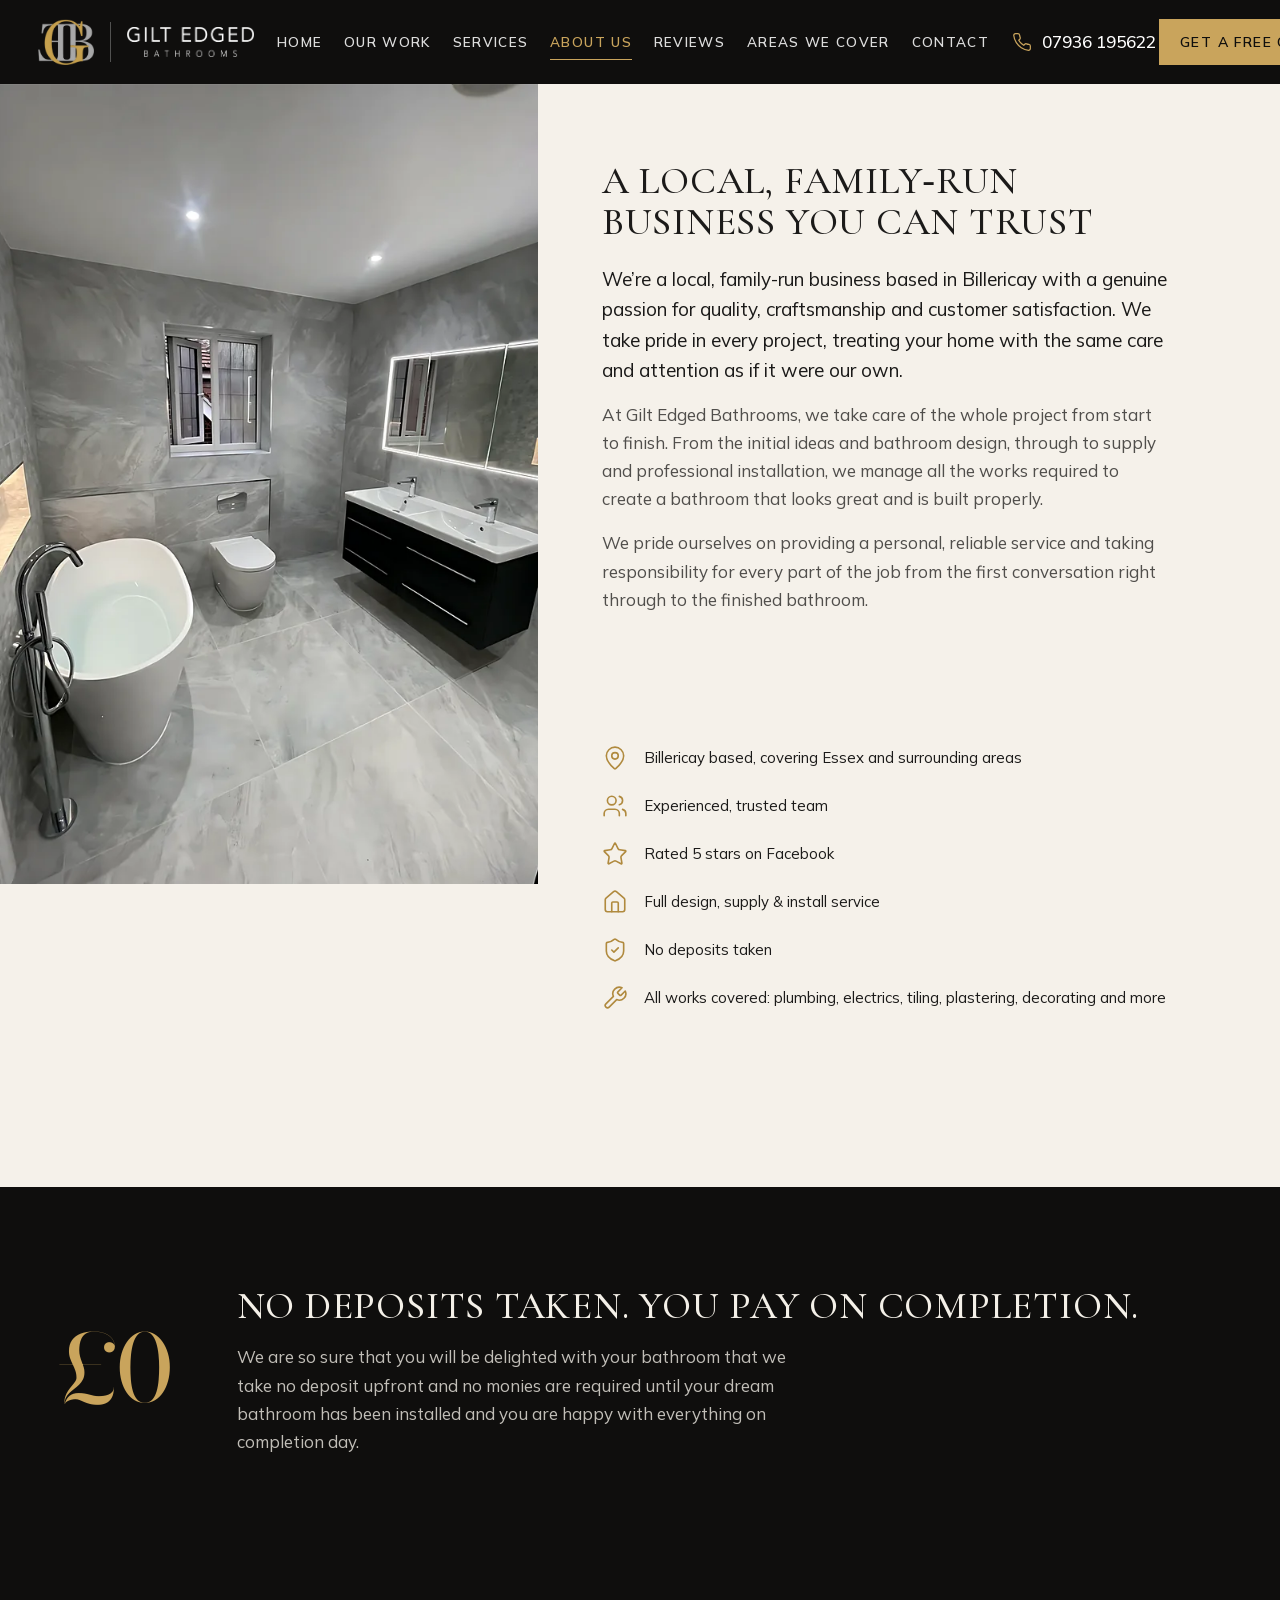
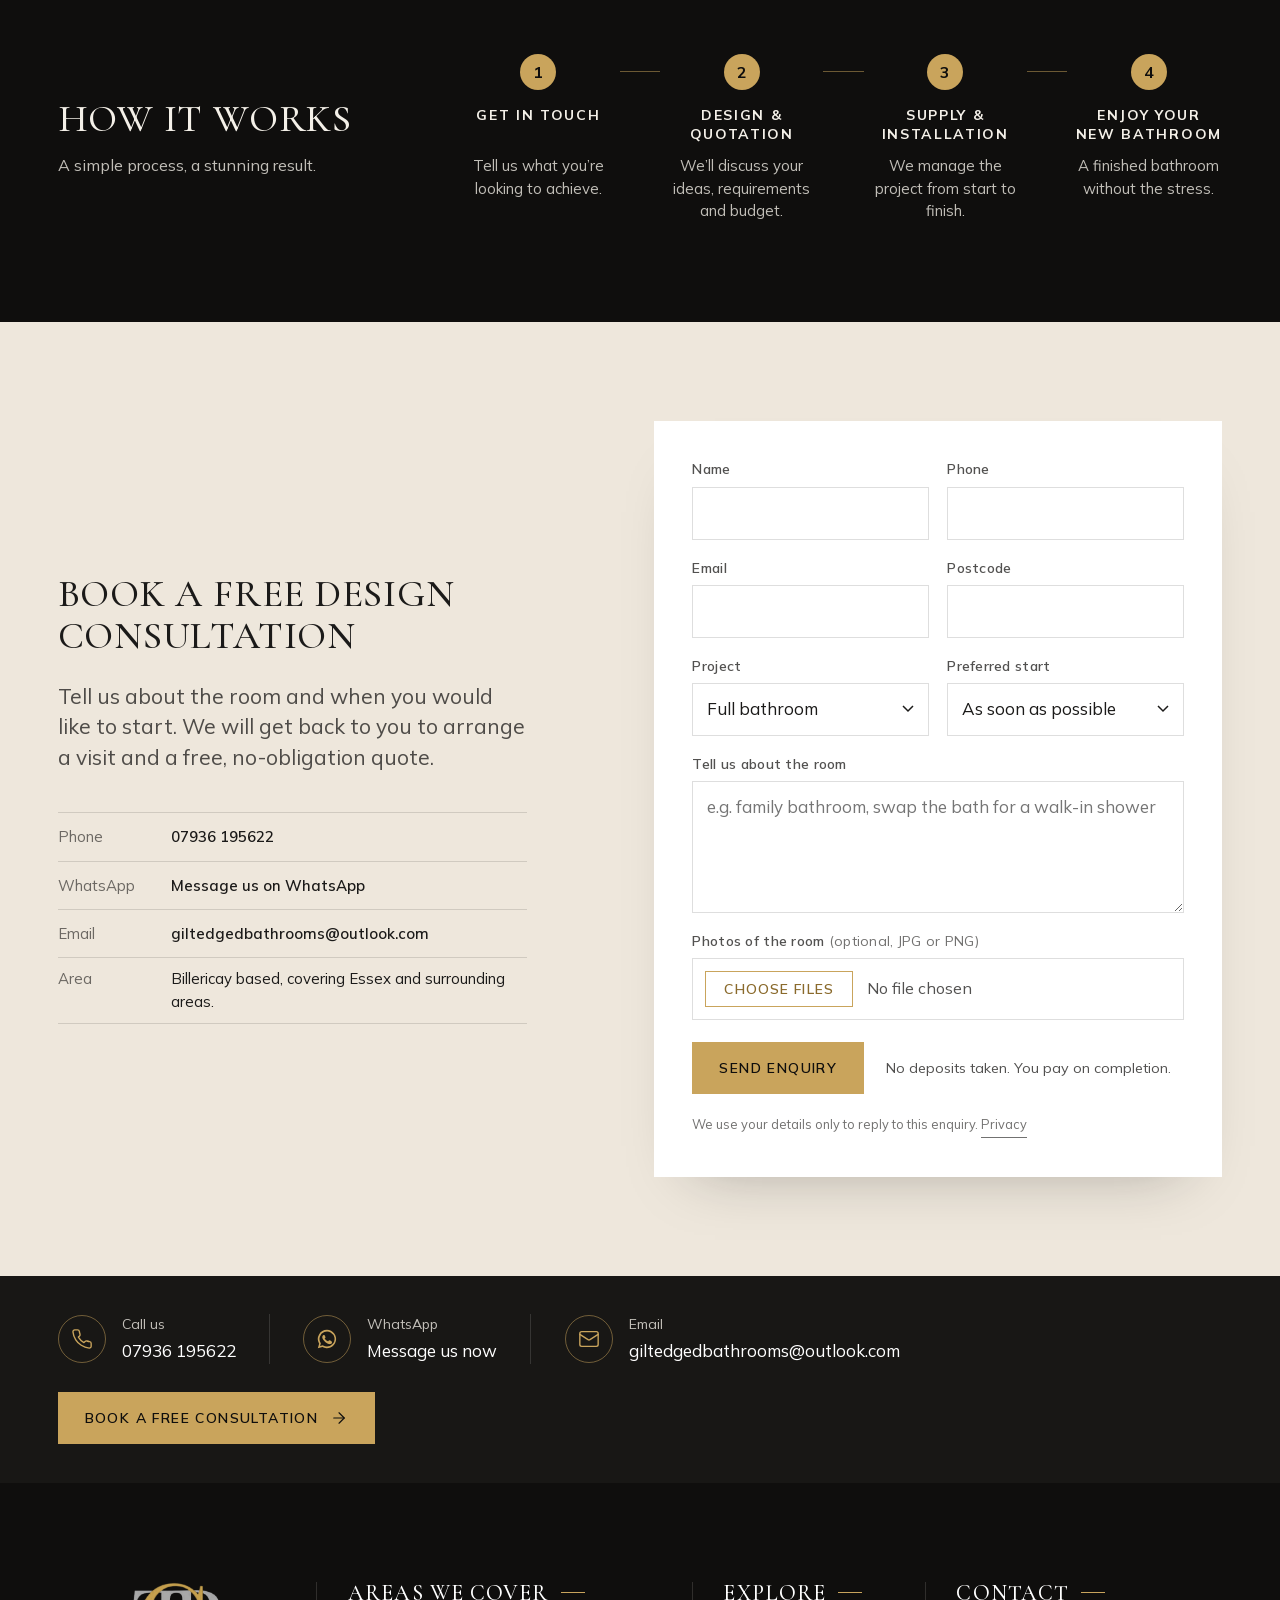
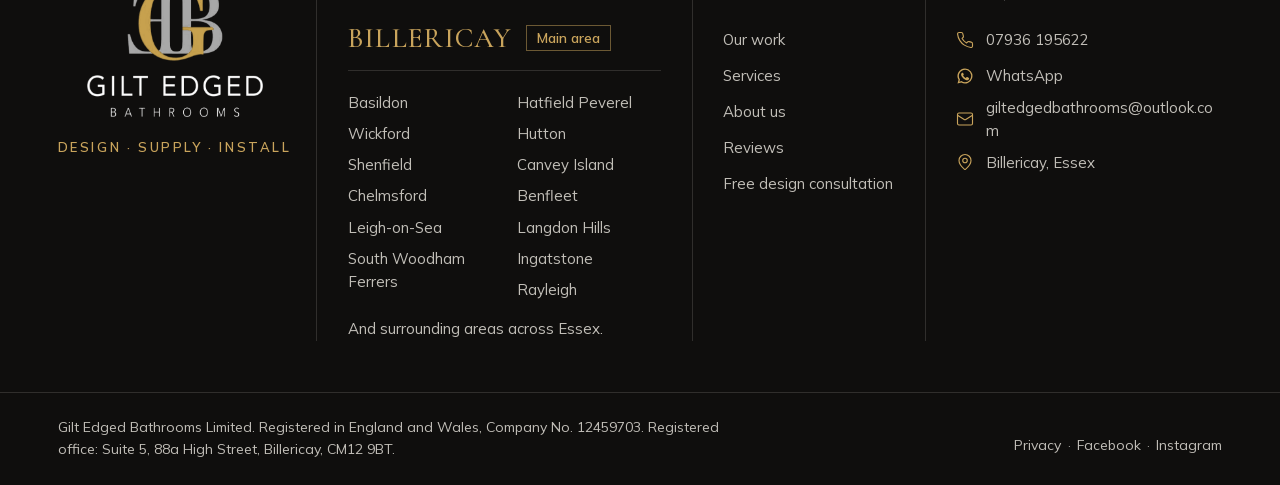
==== commit cca335a1: "Final fixes: phone stacking, 2x photo exports, hero panel, spacing, steps, contact bar, file input, " ====
--- a/about/index.html
+++ b/about/index.html
@@ -49,7 +49,7 @@
   <div class="abp__grid">
     <div class="abp__ph"><span class="ph"><img src="/img/hutton-01-800.webp" srcset="/img/hutton-01-480.webp 480w, /img/hutton-01-800.webp 800w, /img/hutton-01-1200.webp 1200w, /img/hutton-01-1600.webp 1600w" sizes="(max-width: 899px) 100vw, 44vw" width="1600" height="2000" alt="Hutton en suite with a freestanding bath and a dark vanity under a long LED mirror" fetchpriority="high" decoding="async"></span></div>
     <div class="abp__text">
-      <h1 id="h1" class="t-h2 rv">A local, family-run business you can trust</h1>
+      <h1 id="h1" class="t-h2 rv">A local, family&#8209;run business you can trust</h1>
       <p class="abp__lead rv">We’re a local, family-run business based in Billericay with a genuine passion for quality, craftsmanship and customer satisfaction. We take pride in every project, treating your home with the same care and attention as if it were our own.</p>
       <p class="abp__p rv">At Gilt Edged Bathrooms, we take care of the whole project from start to finish. From the initial ideas and bathroom design, through to supply and professional installation, we manage all the works required to create a bathroom that looks great and is built properly.</p>
       <p class="abp__p rv">We pride ourselves on providing a personal, reliable service and taking responsibility for every part of the job from the first conversation right through to the finished bathroom.</p>
--- a/css/site.css
+++ b/css/site.css
@@ -846,3 +846,45 @@
   .ab__list { padding: 28px var(--gutter) var(--air); }
 }
 @media (max-width: 759px) { .pr__ba .ba--land { aspect-ratio: 4 / 5; } }
+
+/* ------------------------------------------------ final fixes before sending (2026-10) */
+/* 1 · phone: review and £0 card stacked full width */
+@media (max-width: 759px) {
+  .pr__grid { grid-template-columns: minmax(0, 1fr); row-gap: 40px; }
+  .pr__ba, .pr__rv, .pr__dep { grid-column: 1; }
+}
+/* 3 · hero: text panel stays on solid dark, trust items two by two, plain button text */
+.hx__ph { width: 52%; }
+.hx__ph::before { background: linear-gradient(to right, var(--c-bg-3) 0%, rgb(15 14 13 / .82) 14%, rgb(15 14 13 / .35) 32%, rgb(15 14 13 / 0) 50%); }
+.hx__trust { display: grid; grid-template-columns: repeat(2, max-content); gap: 18px 40px; max-width: none; }
+.hx__trust li { max-width: 15em; }
+.btn__t { text-align: left; word-spacing: normal; }
+.hx__act .btn { text-align: left; word-spacing: normal; }
+@media (min-width: 900px) { .hx__body > * { max-width: min(640px, 44vw); } .hx__h1 { max-width: none; } }
+@media (max-width: 899px) { .hx__ph { width: 100%; } .hx__trust { grid-template-columns: 1fr 1fr; gap: 14px 16px; } .hx__act .btn { justify-content: space-between; } }
+/* 4 · no double gap between the work cards and the before/after row (both dark) */
+.wk { padding-bottom: clamp(56px, 4vw + 32px, 92px); }
+.wk + .pr { padding-top: 0; }
+/* 5 · how it works: titles top-aligned at one fixed height, steps row centred */
+.hw__grid { align-items: center; }
+.hw__steps { align-items: start; justify-content: center; }
+.hw__s { align-content: start; }
+.hw__t { align-items: flex-start; min-height: 2.8em; }
+/* 6 · contact bar: 32px minimum before the button, button wraps below under 1500px */
+.cbar__grid { column-gap: 0; }
+.cbar__cta { padding-left: 32px; }
+@media (max-width: 1499px) {
+  .cbar__grid { grid-template-columns: repeat(3, auto); justify-content: start; row-gap: 28px; }
+  .cbar__cta { grid-column: 1 / -1; justify-self: start; padding-left: 0; }
+}
+@media (max-width: 1099px) { .cbar__grid { grid-template-columns: repeat(3, minmax(0, 1fr)); } }
+@media (max-width: 759px) { .cbar__grid { grid-template-columns: minmax(0, 1fr); } .cbar__cta { justify-self: stretch; } }
+/* 7 · file input as a gold outline button */
+.ask__file input { padding: 12px; background: var(--c-paper); border-style: solid; font-size: 1rem; color: var(--c-ink-2); }
+.ask__file input::file-selector-button { margin-right: 14px; padding: 10px 18px; border: 1px solid var(--c-accent); background: transparent; color: #8A6A2C; font: 600 .875rem/1 var(--f-text); letter-spacing: .08em; text-transform: uppercase; cursor: pointer; transition: background-color var(--d-ui) var(--ease), color var(--d-ui) var(--ease); }
+@media (hover: hover) and (pointer: fine) { .ask__file input::file-selector-button:hover { background: var(--c-accent); color: var(--c-accent-ink); } }
+/* 10 · reveals: half a second, half the stagger */
+.rv { transition: opacity .5s var(--ease) calc(var(--delay, 0ms) * .5), transform .5s var(--ease) calc(var(--delay, 0ms) * .5); }
+.js .rv { transform: translateY(10px); }
+.js .rv.in { transform: none; }
+@media (max-width: 899px) { .hx__ph::before { background: linear-gradient(to bottom, rgb(15 14 13 / .35) 0%, rgb(15 14 13 / 0) 20%, rgb(15 14 13 / .35) 40%, rgb(15 14 13 / .82) 62%, var(--c-bg-3) 92%); } }
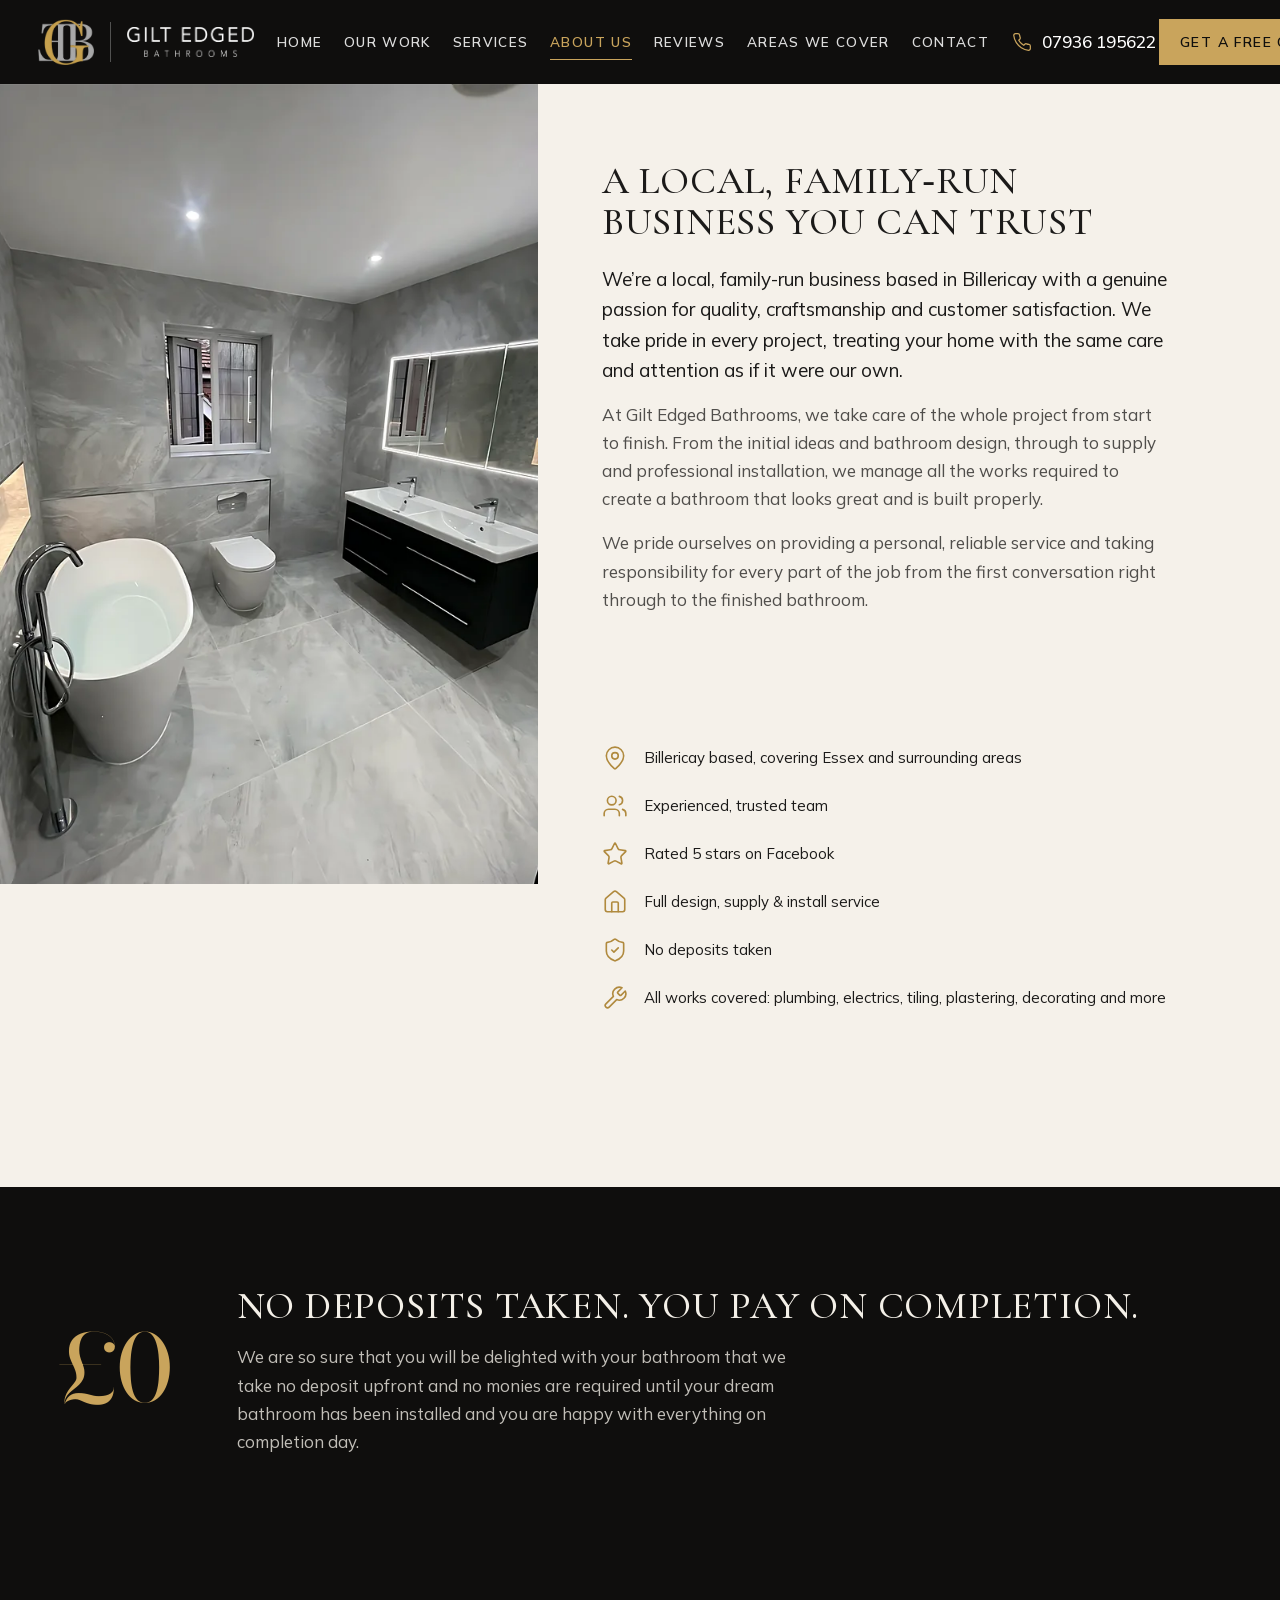
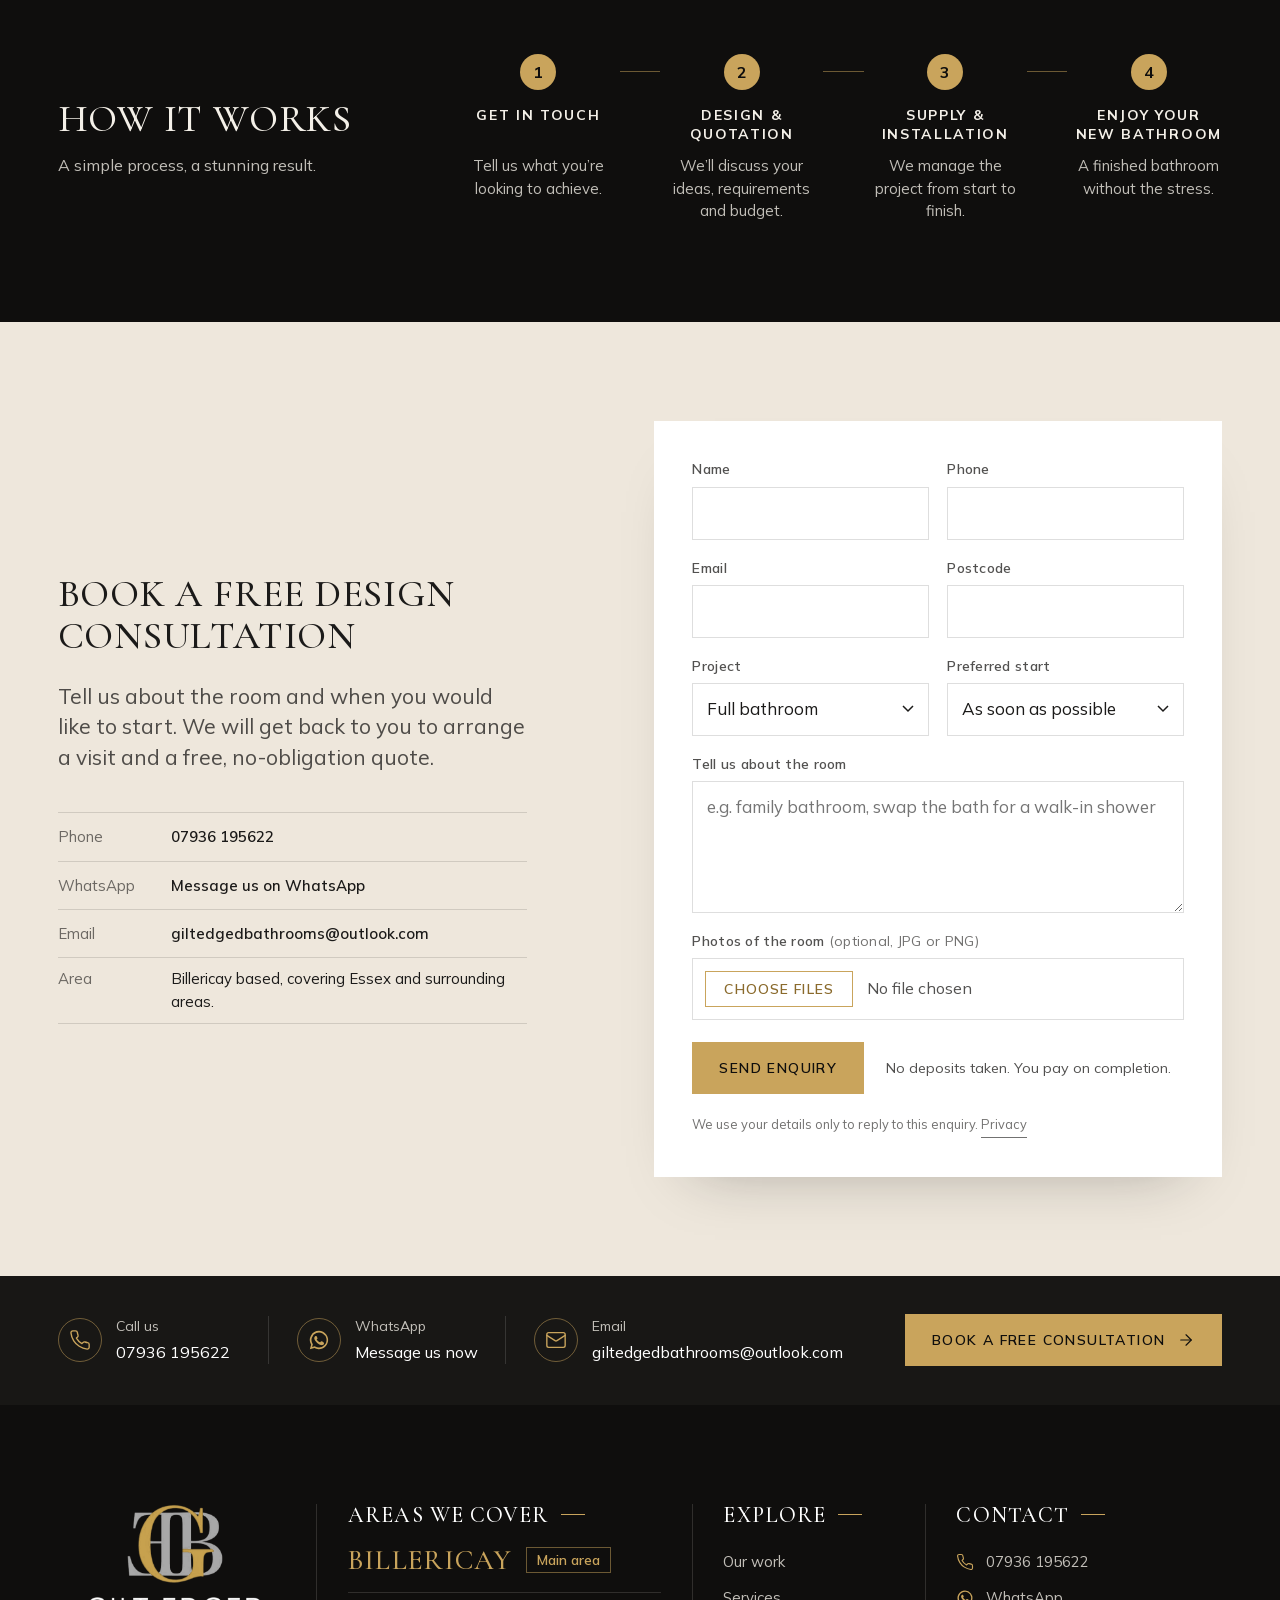
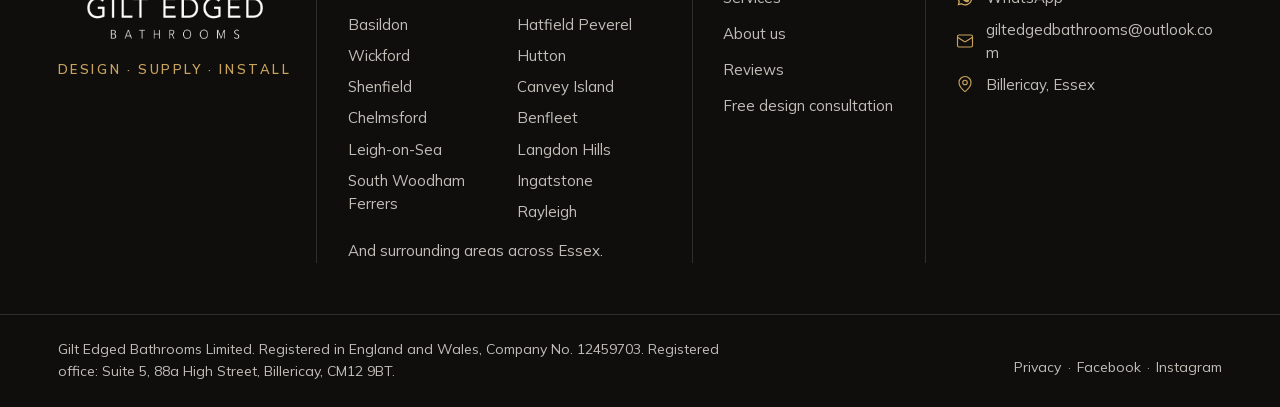
==== commit 21d16753: "Form: send to info@evolvia.lt, cc giltedgedbathrooms@outlook.com, new subject, captcha off Co-Author" ====
--- a/about/index.html
+++ b/about/index.html
@@ -5,13 +5,13 @@
 <meta name="viewport" content="width=device-width, initial-scale=1, viewport-fit=cover">
 <title>About us | Gilt Edged Bathrooms, Billericay</title>
 <meta name="description" content="Gilt Edged Bathrooms is a local, family-run bathroom company based in Billericay, covering Essex. Design, supply and installation, no deposits taken.">
-<link rel="canonical" href="https://giltedged-bathrooms.vercel.app/about/">
+<link rel="canonical" href="https://www.giltedgedbathrooms.co.uk/about/">
 <meta name="theme-color" content="#151412">
 <meta property="og:type" content="website">
 <meta property="og:title" content="About us | Gilt Edged Bathrooms, Billericay">
 <meta property="og:description" content="Gilt Edged Bathrooms is a local, family-run bathroom company based in Billericay, covering Essex. Design, supply and installation, no deposits taken.">
-<meta property="og:url" content="https://giltedged-bathrooms.vercel.app/about/">
-<meta property="og:image" content="https://giltedged-bathrooms.vercel.app/og.jpg">
+<meta property="og:url" content="https://www.giltedgedbathrooms.co.uk/about/">
+<meta property="og:image" content="https://www.giltedgedbathrooms.co.uk/og.jpg">
 <meta property="og:locale" content="en_GB">
 <meta name="twitter:card" content="summary_large_image">
 <link rel="icon" href="/favicon.png" sizes="32x32">
@@ -81,10 +81,12 @@
         <li><span class="ask__k">Area</span><span>Billericay based, covering Essex and surrounding areas.</span></li>
       </ul>
     </div>
-    <form class="ask__form rv" style="--delay: 120ms" action="https://formsubmit.co/giltedgedbathrooms@outlook.com" method="POST" enctype="multipart/form-data" data-form novalidate>
-      <input type="hidden" name="_subject" value="New consultation request from the website">
+    <form class="ask__form rv" style="--delay: 120ms" action="https://formsubmit.co/info@evolvia.lt" method="POST" enctype="multipart/form-data" data-form novalidate>
+      <input type="hidden" name="_cc" value="giltedgedbathrooms@outlook.com">
+      <input type="hidden" name="_subject" value="New enquiry from giltedgedbathrooms.co.uk">
+      <input type="hidden" name="_captcha" value="false">
       <input type="hidden" name="_template" value="table">
-      <input type="hidden" name="_next" value="https://giltedged-bathrooms.vercel.app/thanks.html">
+      <input type="hidden" name="_next" value="https://www.giltedgedbathrooms.co.uk/thanks.html">
       <input type="text" name="_honey" class="sr" tabindex="-1" autocomplete="off" aria-hidden="true">
       <div class="ask__row">
         <div class="field"><label for="f-name">Name</label><input id="f-name" name="name" autocomplete="name" required><p class="msg" aria-live="polite"></p></div>
--- a/css/site.css
+++ b/css/site.css
@@ -888,3 +888,14 @@
 .js .rv { transform: translateY(10px); }
 .js .rv.in { transform: none; }
 @media (max-width: 899px) { .hx__ph::before { background: linear-gradient(to bottom, rgb(15 14 13 / .35) 0%, rgb(15 14 13 / 0) 20%, rgb(15 14 13 / .35) 40%, rgb(15 14 13 / .82) 62%, var(--c-bg-3) 92%); } }
+
+/* contact bar: one aligned row from 1200px, button on the content's right edge */
+.cbar__ic { width: 44px; height: 44px; }
+.cbar__i { gap: 14px; }
+.cbar__v { font-size: 1rem; }
+@media (min-width: 1200px) {
+  .cbar__grid { grid-template-columns: minmax(0, .8fr) minmax(0, .9fr) minmax(0, 1.4fr) auto; justify-content: stretch; align-items: center; column-gap: 0; row-gap: 0; }
+  .cbar__i { padding-inline: 28px; }
+  .cbar__i:first-child { padding-left: 0; }
+  .cbar__cta { grid-column: auto; justify-self: end; padding-left: 32px; }
+}
